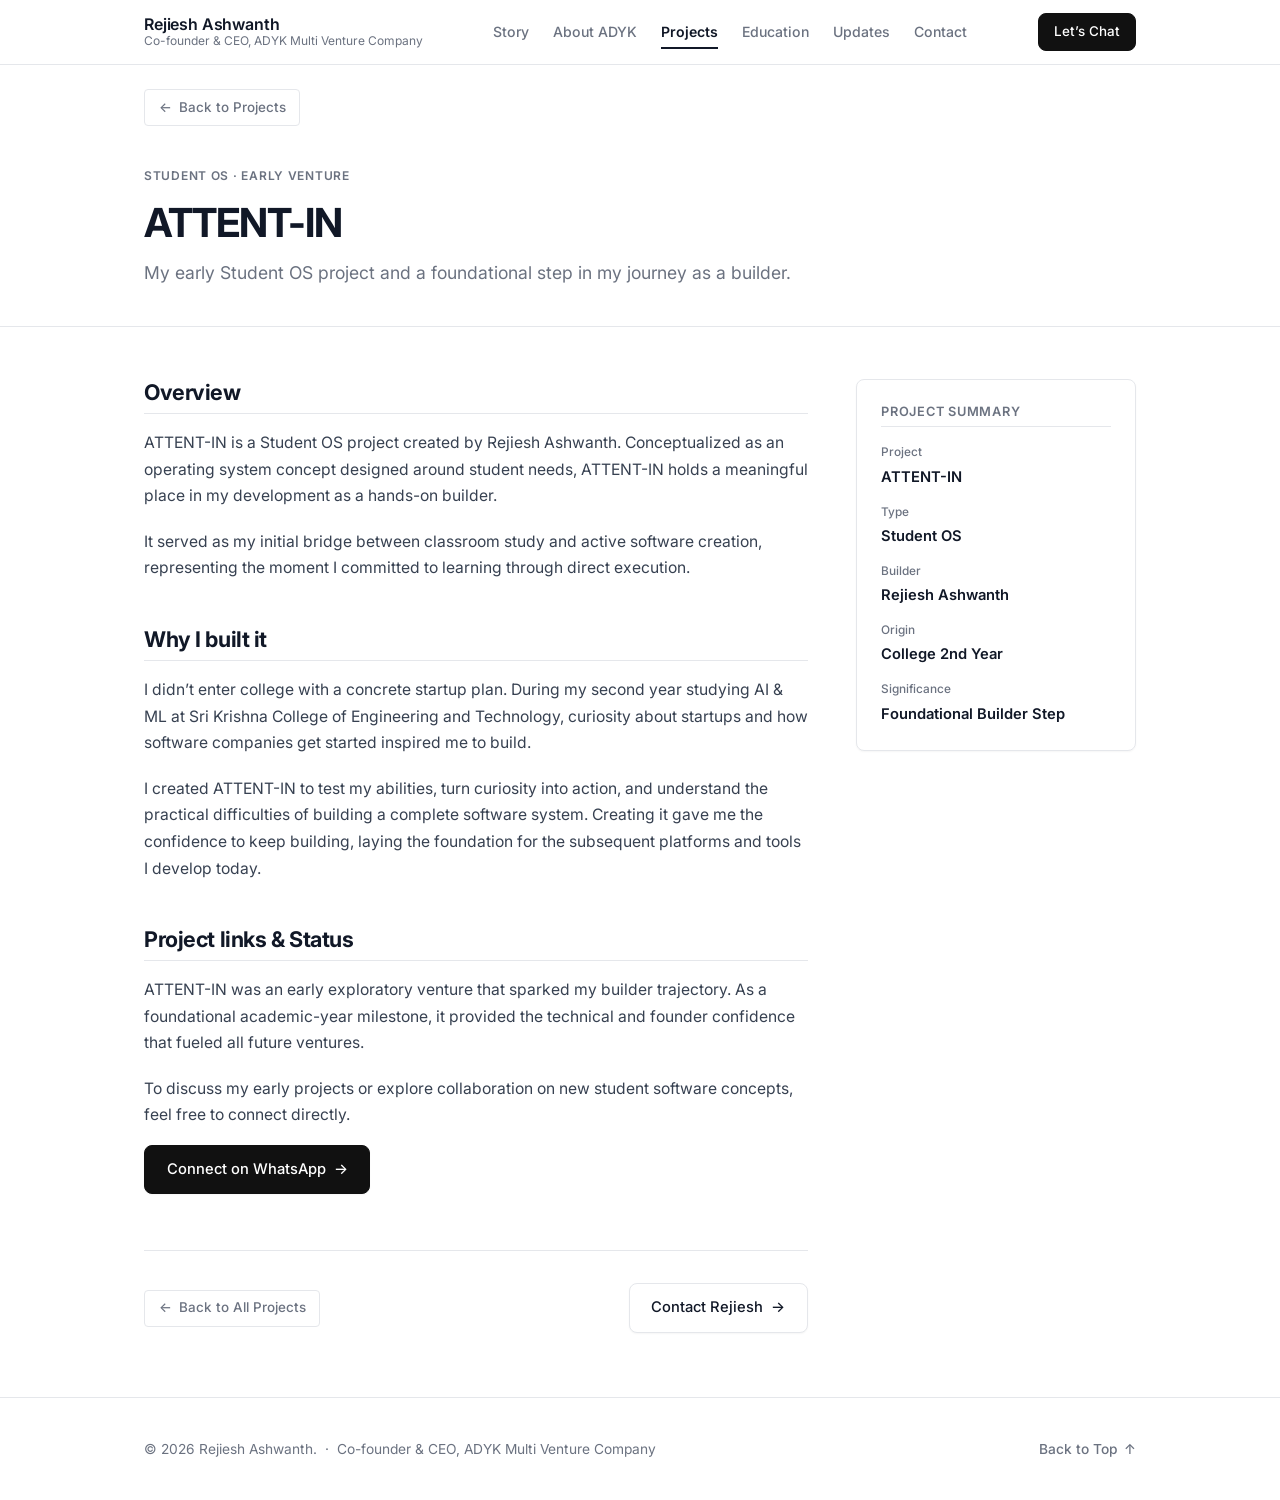
==== project-attent-in.html @ 66b99601 "Update portfolio: set heading to 'Projects Built by Rejiesh Ashwanth', add dedicated overview pages " ====
<!DOCTYPE html>
<html lang="en">
<head>
  <meta charset="UTF-8">
  <meta name="viewport" content="width=device-width, initial-scale=1.0">
  <title>ATTENT-IN — Project Overview | Rejiesh Ashwanth</title>
  
  <!-- SEO Meta Tags -->
  <meta name="description" content="Project overview of ATTENT-IN, a Student OS project created by Rejiesh Ashwanth during his second year of college.">
  <meta name="keywords" content="ATTENT-IN, Student OS, Rejiesh Ashwanth, Early Project, Builder Journey">
  <meta name="author" content="Rejiesh Ashwanth">
  <meta name="theme-color" content="#ffffff">

  <!-- Open Graph -->
  <meta property="og:type" content="website">
  <meta property="og:title" content="ATTENT-IN — Project Overview | Rejiesh Ashwanth">
  <meta property="og:description" content="My early Student OS project and foundational step in my journey as a builder.">
  <meta property="og:image" content="assets/rejiesh-portrait.jpg">

  <!-- Favicon -->
  <link rel="icon" type="image/svg+xml" href="assets/favicon.svg">

  <!-- Google Font: Inter -->
  <link rel="preconnect" href="https://fonts.googleapis.com">
  <link rel="preconnect" href="https://fonts.gstatic.com" crossorigin>
  <link href="https://fonts.googleapis.com/css2?family=Inter:wght@400;500;600;700&display=swap" rel="stylesheet">

  <!-- Main Restrained Monochrome Stylesheet -->
  <link rel="stylesheet" href="css/style.css">
</head>
<body>

  <!-- Sticky Navbar -->
  <header id="site-header" class="site-header">
    <div class="nav-container">
      <a href="index.html" class="nav-brand" aria-label="Rejiesh Ashwanth Home">
        <span class="brand-name">Rejiesh Ashwanth</span>
        <span class="brand-role">Co-founder &amp; CEO, ADYK Multi Venture Company</span>
      </a>

      <nav class="nav-menu" aria-label="Main Navigation">
        <a href="index.html#story" class="nav-link">Story</a>
        <a href="index.html#about-adyk" class="nav-link">About ADYK</a>
        <a href="projects.html" class="nav-link active" aria-current="page">Projects</a>
        <a href="index.html#education" class="nav-link">Education</a>
        <a href="index.html#updates" class="nav-link">Updates</a>
        <a href="index.html#contact" class="nav-link">Contact</a>
      </nav>

      <div class="nav-actions">
        <a href="https://wa.me/918870605699?text=Hi%20Rejiesh%2C%20I%20am%20interested%20in%20learning%20about%20ATTENT-IN%21" 
           target="_blank" 
           rel="noopener noreferrer" 
           class="btn-nav-chat"
           aria-label="Direct message on WhatsApp">
          <span>Let’s Chat</span>
        </a>
        <button id="mobile-menu-btn" class="mobile-menu-btn" aria-label="Toggle navigation menu" aria-expanded="false" aria-controls="mobile-menu">
          <span></span><span></span><span></span>
        </button>
      </div>
    </div>

    <!-- Mobile Dropdown -->
    <div id="mobile-menu" class="mobile-menu" aria-label="Mobile Navigation Menu">
      <a href="index.html#story" class="mobile-nav-link">Story</a>
      <a href="index.html#about-adyk" class="mobile-nav-link">About ADYK</a>
      <a href="projects.html" class="mobile-nav-link active" aria-current="page">Projects</a>
      <a href="index.html#education" class="mobile-nav-link">Education</a>
      <a href="index.html#updates" class="mobile-nav-link">Updates</a>
      <a href="index.html#contact" class="mobile-nav-link">Contact</a>
      <a href="https://wa.me/918870605699?text=Hi%20Rejiesh%2C%20I%20am%20interested%20in%20learning%20about%20ATTENT-IN%21" 
         target="_blank" 
         rel="noopener noreferrer" 
         class="btn-primary mobile-nav-chat">
        Let’s Chat on WhatsApp
      </a>
    </div>
  </header>

  <main>
    <!-- Top Breadcrumb -->
    <div class="projects-back-bar">
      <div class="container">
        <a href="projects.html" class="btn-back-home" aria-label="Return to Projects page">
          <span aria-hidden="true">←</span>
          <span>Back to Projects</span>
        </a>
      </div>
    </div>

    <!-- Project Hero -->
    <section class="project-detail-hero" aria-label="Project Title">
      <div class="container">
        <div class="project-detail-header reveal-on-scroll">
          <div class="project-detail-tag-row">
            <span class="product-category">Student OS · Early Venture</span>
          </div>
          <h1 class="project-detail-title">ATTENT-IN</h1>
          <p class="project-detail-subtitle">
            My early Student OS project and a foundational step in my journey as a builder.
          </p>
        </div>
      </div>
    </section>

    <!-- Project Details Body -->
    <section class="project-detail-body section-white" aria-label="Project Overview and Details">
      <div class="container">
        <div class="project-detail-layout">

          <!-- Main Narrative Column -->
          <div class="project-detail-main">

            <!-- Section 1: Overview -->
            <article class="project-detail-section reveal-on-scroll">
              <h2 class="project-detail-heading">Overview</h2>
              <div class="project-detail-prose">
                <p>
                  ATTENT-IN is a Student OS project created by Rejiesh Ashwanth. Conceptualized as an operating system concept designed around student needs, ATTENT-IN holds a meaningful place in my development as a hands-on builder.
                </p>
                <p>
                  It served as my initial bridge between classroom study and active software creation, representing the moment I committed to learning through direct execution.
                </p>
              </div>
            </article>

            <!-- Section 2: Why I built it -->
            <article class="project-detail-section reveal-on-scroll">
              <h2 class="project-detail-heading">Why I built it</h2>
              <div class="project-detail-prose">
                <p>
                  I didn’t enter college with a concrete startup plan. During my second year studying AI &amp; ML at Sri Krishna College of Engineering and Technology, curiosity about startups and how software companies get started inspired me to build.
                </p>
                <p>
                  I created ATTENT-IN to test my abilities, turn curiosity into action, and understand the practical difficulties of building a complete software system. Creating it gave me the confidence to keep building, laying the foundation for the subsequent platforms and tools I develop today.
                </p>
              </div>
            </article>

            <!-- Section 3: Project links & Status -->
            <article class="project-detail-section reveal-on-scroll">
              <h2 class="project-detail-heading">Project links &amp; Status</h2>
              <div class="project-detail-prose">
                <p>
                  ATTENT-IN was an early exploratory venture that sparked my builder trajectory. As a foundational academic-year milestone, it provided the technical and founder confidence that fueled all future ventures.
                </p>
                <p>
                  To discuss my early projects or explore collaboration on new student software concepts, feel free to connect directly.
                </p>
              </div>
              <div class="product-links-group" style="margin-top: 1rem;">
                <a href="https://wa.me/918870605699?text=Hi%20Rejiesh%2C%20I%20would%20like%20to%20connect%20regarding%20ATTENT-IN" 
                   target="_blank" 
                   rel="noopener noreferrer" 
                   class="btn-primary"
                   aria-label="Connect on WhatsApp regarding ATTENT-IN">
                  <span>Connect on WhatsApp</span>
                  <span aria-hidden="true">→</span>
                </a>
              </div>
            </article>

            <!-- Return Footer -->
            <div class="project-nav-footer">
              <a href="projects.html" class="btn-back-home">
                <span aria-hidden="true">←</span>
                <span>Back to All Projects</span>
              </a>
              <a href="index.html#contact" class="btn-secondary">
                <span>Contact Rejiesh</span>
                <span aria-hidden="true">→</span>
              </a>
            </div>

          </div>

          <!-- Sidebar Quick Facts -->
          <aside class="project-detail-sidebar reveal-on-scroll" aria-label="Project Summary">
            <div class="project-detail-card">
              <h3 class="project-detail-card-title">Project Summary</h3>
              <div class="project-facts-list">
                <div class="project-fact-item">
                  <span class="fact-label">Project</span>
                  <span class="fact-value">ATTENT-IN</span>
                </div>
                <div class="project-fact-item">
                  <span class="fact-label">Type</span>
                  <span class="fact-value">Student OS</span>
                </div>
                <div class="project-fact-item">
                  <span class="fact-label">Builder</span>
                  <span class="fact-value">Rejiesh Ashwanth</span>
                </div>
                <div class="project-fact-item">
                  <span class="fact-label">Origin</span>
                  <span class="fact-value">College 2nd Year</span>
                </div>
                <div class="project-fact-item">
                  <span class="fact-label">Significance</span>
                  <span class="fact-value">Foundational Builder Step</span>
                </div>
              </div>
            </div>
          </aside>

        </div>
      </div>
    </section>
  </main>

  <!-- Sticky Footer -->
  <footer class="site-footer">
    <div class="container footer-content">
      <div class="footer-left">
        <span>© <span id="current-year">2026</span> Rejiesh Ashwanth.</span>
        <span aria-hidden="true">·</span>
        <span>Co-founder &amp; CEO, ADYK Multi Venture Company</span>
      </div>
      <div class="footer-right">
        <a href="#site-header" class="back-to-top-btn" aria-label="Scroll back to top">
          <span>Back to Top</span>
          <span aria-hidden="true">↑</span>
        </a>
      </div>
    </div>
  </footer>

  <script src="js/main.js"></script>
</body>
</html>
---- css/style.css ----
/* ==========================================================================
   REJIESH ASHWANTH — PERSONAL FOUNDER WEBSITE
   Clean, restrained monochrome design system
   Black headings, dark gray body, light gray accents & borders
   Pure white base with alternating soft light gray sections
   ========================================================================== */

/* --------------------------------------------------------------------------
   1. DESIGN TOKENS (MONOCHROME PALETTE & TYPOGRAPHY)
   -------------------------------------------------------------------------- */
:root {
  /* Backgrounds */
  --bg-page: #ffffff;
  --bg-subtle: #f9fafb;        /* Soft gray for alternating sections */
  --bg-card: #ffffff;
  --bg-card-hover: #fafafa;
  --bg-muted: #f3f4f6;         /* Secondary tag & node backgrounds */
  --bg-tag: #f3f4f6;

  /* Borders & Dividers */
  --border-light: #e5e7eb;     /* Standard light gray border */
  --border-medium: #d1d5db;    /* Interactive hover border */
  --border-dark: #111827;      /* High contrast black border */

  /* Text Colors */
  --text-heading: #111827;     /* Black/near-black for headings & titles */
  --text-body: #374151;        /* Dark gray for readable body text */
  --text-muted: #6b7280;       /* Medium gray for subtitles & metadata */
  --text-light: #9ca3af;       /* Soft gray for subtle captions */

  /* Buttons */
  --btn-primary-bg: #111111;
  --btn-primary-text: #ffffff;
  --btn-primary-hover: #27272a;

  --btn-secondary-bg: #ffffff;
  --btn-secondary-text: #111827;
  --btn-secondary-border: #e5e7eb;
  --btn-secondary-hover: #f4f4f5;

  /* Typography */
  --font-family: 'Inter', system-ui, -apple-system, BlinkMacSystemFont, 'Segoe UI', Roboto, sans-serif;

  /* Sizing & Radius */
  --container-max: 1040px;
  --container-narrow: 760px;
  --nav-height: 64px;
  --radius-sm: 4px;
  --radius-md: 8px;
  --radius-lg: 12px;
  --radius-full: 9999px;

  /* Restrained Shadows */
  --shadow-sm: 0 1px 2px rgba(0, 0, 0, 0.04);
  --shadow-md: 0 2px 6px rgba(0, 0, 0, 0.05);
  --shadow-hover: 0 4px 12px rgba(0, 0, 0, 0.06);

  /* Transitions */
  --transition-fast: 0.15s ease;
  --transition-normal: 0.22s ease;
}

/* --------------------------------------------------------------------------
   2. RESET & BASE
   -------------------------------------------------------------------------- */
*, *::before, *::after {
  box-sizing: border-box;
  margin: 0;
  padding: 0;
}

html {
  font-family: var(--font-family);
  background-color: var(--bg-page);
  color: var(--text-body);
  scroll-behavior: smooth;
  scroll-padding-top: calc(var(--nav-height) + 20px);
  -webkit-font-smoothing: antialiased;
  -moz-osx-font-smoothing: grayscale;
  line-height: 1.6;
}

body {
  position: relative;
  min-height: 100vh;
  background-color: var(--bg-page);
  color: var(--text-body);
  overflow-x: hidden;
  font-size: 1rem;
}

body.menu-locked {
  overflow: hidden;
}

img {
  max-width: 100%;
  height: auto;
  display: block;
}

a {
  color: inherit;
  text-decoration: none;
  transition: color var(--transition-fast), border-color var(--transition-fast), background-color var(--transition-fast);
}

button {
  font-family: inherit;
  cursor: pointer;
  border: none;
  background: none;
  transition: all var(--transition-fast);
}

/* Headings */
h1, h2, h3, h4, h5, h6 {
  color: var(--text-heading);
  font-weight: 600;
  line-height: 1.25;
  letter-spacing: -0.02em;
}

/* --------------------------------------------------------------------------
   3. LAYOUT & CONTAINERS
   -------------------------------------------------------------------------- */
.container {
  width: 100%;
  max-width: var(--container-max);
  margin-left: auto;
  margin-right: auto;
  padding-left: 1.5rem;
  padding-right: 1.5rem;
}

.container-narrow {
  max-width: var(--container-narrow);
}

.section {
  padding-top: 5rem;
  padding-bottom: 5rem;
  position: relative;
}

.section-white {
  background-color: var(--bg-page);
}

.section-subtle {
  background-color: var(--bg-subtle);
  border-top: 1px solid var(--border-light);
  border-bottom: 1px solid var(--border-light);
}

/* Section Header */
.section-header {
  margin-bottom: 2.75rem;
}

.section-kicker {
  display: inline-block;
  font-size: 0.78rem;
  font-weight: 600;
  text-transform: uppercase;
  letter-spacing: 0.08em;
  color: var(--text-muted);
  margin-bottom: 0.5rem;
}

.section-title {
  font-size: 1.85rem;
  font-weight: 700;
  color: var(--text-heading);
  margin-bottom: 0.6rem;
}

.section-subtitle {
  font-size: 1.05rem;
  color: var(--text-muted);
  max-width: 640px;
  line-height: 1.55;
}

/* --------------------------------------------------------------------------
   4. BUTTONS & INTERACTION
   -------------------------------------------------------------------------- */
.btn-primary {
  display: inline-flex;
  align-items: center;
  justify-content: center;
  gap: 0.5rem;
  background-color: var(--btn-primary-bg);
  color: var(--btn-primary-text);
  padding: 0.75rem 1.35rem;
  font-size: 0.92rem;
  font-weight: 500;
  border-radius: var(--radius-md);
  border: 1px solid var(--btn-primary-bg);
  box-shadow: var(--shadow-sm);
  transition: background-color var(--transition-fast), transform var(--transition-fast);
}

.btn-primary:hover {
  background-color: var(--btn-primary-hover);
  color: var(--btn-primary-text);
}

.btn-primary:active {
  transform: translateY(1px);
}

.btn-secondary {
  display: inline-flex;
  align-items: center;
  justify-content: center;
  gap: 0.5rem;
  background-color: var(--btn-secondary-bg);
  color: var(--btn-secondary-text);
  padding: 0.75rem 1.35rem;
  font-size: 0.92rem;
  font-weight: 500;
  border-radius: var(--radius-md);
  border: 1px solid var(--btn-secondary-border);
  box-shadow: var(--shadow-sm);
  transition: background-color var(--transition-fast), border-color var(--transition-fast), transform var(--transition-fast);
}

.btn-secondary:hover {
  background-color: var(--btn-secondary-hover);
  border-color: var(--border-medium);
  color: var(--text-heading);
}

.btn-secondary:active {
  transform: translateY(1px);
}

/* --------------------------------------------------------------------------
   5. NAVBAR
   -------------------------------------------------------------------------- */
.site-header {
  position: sticky;
  top: 0;
  left: 0;
  width: 100%;
  z-index: 1000;
  background-color: #ffffff;
  border-bottom: 1px solid var(--border-light);
  transition: box-shadow var(--transition-fast), background-color var(--transition-fast);
}

.site-header.nav-scrolled {
  box-shadow: 0 1px 4px rgba(0, 0, 0, 0.05);
}

.nav-container {
  display: flex;
  align-items: center;
  justify-content: space-between;
  height: var(--nav-height);
  max-width: var(--container-max);
  margin-left: auto;
  margin-right: auto;
  padding-left: 1.5rem;
  padding-right: 1.5rem;
}

/* Wordmark without badge */
.nav-brand {
  display: flex;
  flex-direction: column;
  justify-content: center;
}

.brand-name {
  font-size: 1rem;
  font-weight: 600;
  color: var(--text-heading);
  letter-spacing: -0.01em;
  line-height: 1.2;
}

.brand-role {
  font-size: 0.75rem;
  color: var(--text-muted);
  font-weight: 400;
  line-height: 1.2;
}

/* Desktop Menu Links */
.nav-menu {
  display: flex;
  align-items: center;
  gap: 1.5rem;
}

.nav-link {
  font-size: 0.88rem;
  font-weight: 500;
  color: var(--text-muted);
  padding: 0.35rem 0;
  position: relative;
  transition: color var(--transition-fast);
}

.nav-link:hover {
  color: var(--text-heading);
}

.nav-link.active {
  color: var(--text-heading);
  font-weight: 600;
}

.nav-link.active::after {
  content: '';
  position: absolute;
  bottom: 0;
  left: 0;
  width: 100%;
  height: 2px;
  background-color: var(--text-heading);
}

/* Navbar Action */
.nav-actions {
  display: flex;
  align-items: center;
  gap: 0.75rem;
}

.btn-nav-chat {
  display: inline-flex;
  align-items: center;
  gap: 0.4rem;
  background-color: var(--btn-primary-bg);
  color: var(--btn-primary-text);
  padding: 0.45rem 0.95rem;
  font-size: 0.84rem;
  font-weight: 500;
  border-radius: var(--radius-md);
  border: 1px solid var(--btn-primary-bg);
  transition: background-color var(--transition-fast);
}

.btn-nav-chat:hover {
  background-color: var(--btn-primary-hover);
  color: var(--btn-primary-text);
}

/* Mobile Menu Toggle Button */
.mobile-menu-btn {
  display: none;
  flex-direction: column;
  justify-content: center;
  align-items: center;
  width: 36px;
  height: 36px;
  padding: 6px;
  border-radius: var(--radius-sm);
  border: 1px solid var(--border-light);
  background-color: var(--bg-page);
  gap: 4px;
}

.mobile-menu-btn span {
  display: block;
  width: 18px;
  height: 2px;
  background-color: var(--text-heading);
  transition: transform var(--transition-fast), opacity var(--transition-fast);
}

.mobile-menu-btn.is-active span:nth-child(1) {
  transform: translateY(6px) rotate(45deg);
}

.mobile-menu-btn.is-active span:nth-child(2) {
  opacity: 0;
}

.mobile-menu-btn.is-active span:nth-child(3) {
  transform: translateY(-6px) rotate(-45deg);
}

/* Mobile Dropdown Menu */
.mobile-menu {
  display: none;
  position: absolute;
  top: 100%;
  left: 0;
  width: 100%;
  background-color: #ffffff;
  border-bottom: 1px solid var(--border-light);
  padding: 1rem 1.5rem 1.5rem;
  box-shadow: 0 4px 12px rgba(0, 0, 0, 0.08);
  flex-direction: column;
  gap: 0.25rem;
}

.mobile-menu.is-open {
  display: flex;
}

.mobile-nav-link {
  display: block;
  font-size: 0.95rem;
  font-weight: 500;
  color: var(--text-body);
  padding: 0.65rem 0;
  border-bottom: 1px solid var(--bg-muted);
}

.mobile-nav-link:hover {
  color: var(--text-heading);
}

.mobile-nav-chat {
  margin-top: 0.75rem;
  width: 100%;
  text-align: center;
}

/* --------------------------------------------------------------------------
   6. HERO SECTION
   -------------------------------------------------------------------------- */
.hero-section {
  padding-top: 4.5rem;
  padding-bottom: 4.5rem;
  background-color: var(--bg-page);
}

.hero-grid {
  display: grid;
  grid-template-columns: 1.15fr 0.85fr;
  align-items: center;
  gap: 3.5rem;
}

.hero-content {
  display: flex;
  flex-direction: column;
  align-items: flex-start;
}

.hero-role-tag {
  display: inline-flex;
  align-items: center;
  padding: 0.35rem 0.75rem;
  background-color: var(--bg-subtle);
  border: 1px solid var(--border-light);
  border-radius: var(--radius-sm);
  font-size: 0.82rem;
  font-weight: 500;
  color: var(--text-muted);
  margin-bottom: 1.25rem;
}

.hero-name-label {
  display: block;
  font-size: 1.1rem;
  font-weight: 600;
  color: var(--text-muted);
  margin-bottom: 0.4rem;
  letter-spacing: -0.01em;
}

.hero-headline {
  font-size: 2.5rem;
  font-weight: 700;
  color: var(--text-heading);
  letter-spacing: -0.03em;
  line-height: 1.18;
  margin-bottom: 1.25rem;
}

.hero-intro {
  font-size: 1.05rem;
  color: var(--text-body);
  line-height: 1.6;
  margin-bottom: 1.75rem;
  max-width: 520px;
}

.hero-cta-group {
  display: flex;
  flex-wrap: wrap;
  align-items: center;
  gap: 0.85rem;
  margin-bottom: 2rem;
}

.hero-photo-wrapper {
  position: relative;
}

.hero-photo-frame {
  width: 100%;
  max-width: 420px;
  margin-left: auto;
  border-radius: var(--radius-md);
  border: 1px solid var(--border-light);
  background-color: var(--bg-subtle);
  overflow: hidden;
  box-shadow: var(--shadow-sm);
}

.hero-photo-img {
  width: 100%;
  height: 440px;
  object-fit: cover;
  object-position: center top;
  display: block;
}

.hero-photo-caption {
  padding: 0.75rem 1rem;
  background-color: #ffffff;
  border-top: 1px solid var(--border-light);
  font-size: 0.82rem;
  color: var(--text-muted);
  display: flex;
  justify-content: space-between;
  align-items: center;
}

/* --------------------------------------------------------------------------
   7. FOUNDER STORY SECTION
   -------------------------------------------------------------------------- */
.story-grid {
  display: grid;
  grid-template-columns: 0.85fr 1.15fr;
  gap: 3.5rem;
  align-items: start;
}

.story-photo-wrapper {
  position: sticky;
  top: calc(var(--nav-height) + 30px);
}

.story-photo-card {
  border-radius: var(--radius-md);
  border: 1px solid var(--border-light);
  background-color: #ffffff;
  overflow: hidden;
  box-shadow: var(--shadow-sm);
}

.story-photo-img {
  width: 100%;
  height: 380px;
  object-fit: cover;
  object-position: center;
  display: block;
}

.story-photo-caption {
  padding: 0.85rem 1rem;
  background-color: #ffffff;
  border-top: 1px solid var(--border-light);
}

.caption-title {
  font-size: 0.88rem;
  font-weight: 600;
  color: var(--text-heading);
}

.caption-role {
  font-size: 0.8rem;
  color: var(--text-muted);
}

.story-narrative {
  display: flex;
  flex-direction: column;
  gap: 1.25rem;
}

.story-paragraph {
  font-size: 1.02rem;
  color: var(--text-body);
  line-height: 1.7;
}

.story-quote-block {
  margin-top: 0.75rem;
  padding: 1.25rem 1.5rem;
  border-left: 3px solid var(--text-heading);
  background-color: #ffffff;
  border-radius: 0 var(--radius-md) var(--radius-md) 0;
  border-top: 1px solid var(--border-light);
  border-right: 1px solid var(--border-light);
  border-bottom: 1px solid var(--border-light);
  font-size: 0.98rem;
  font-style: italic;
  color: var(--text-heading);
}

/* --------------------------------------------------------------------------
   8. ABOUT ADYK MULTI VENTURE COMPANY
   -------------------------------------------------------------------------- */
.about-adyk-container {
  display: flex;
  flex-direction: column;
  gap: 2rem;
}

.about-top-grid {
  display: grid;
  grid-template-columns: 1.15fr 0.85fr;
  gap: 2rem;
  align-items: stretch;
}

.about-photo-wrapper {
  display: flex;
}

.about-photo-card {
  width: 100%;
  display: flex;
  flex-direction: column;
  border-radius: var(--radius-md);
  border: 1px solid var(--border-light);
  background-color: #ffffff;
  overflow: hidden;
  box-shadow: var(--shadow-sm);
}

.about-photo-img {
  width: 100%;
  height: 100%;
  min-height: 280px;
  object-fit: cover;
  object-position: center 25%;
  display: block;
}

.about-photo-caption {
  padding: 0.75rem 1rem;
  background-color: #ffffff;
  border-top: 1px solid var(--border-light);
}

.about-banner-card {
  padding: 2rem;
  border-radius: var(--radius-md);
  border: 1px solid var(--border-light);
  background-color: var(--bg-subtle);
  display: flex;
  flex-direction: column;
  justify-content: space-between;
}

.about-company-tag {
  display: inline-block;
  font-size: 0.78rem;
  font-weight: 600;
  text-transform: uppercase;
  letter-spacing: 0.08em;
  color: var(--text-muted);
  margin-bottom: 0.75rem;
}

.about-company-headline {
  font-size: 1.45rem;
  font-weight: 600;
  color: var(--text-heading);
  margin-bottom: 1rem;
}

.about-mission-quote {
  font-size: 1.15rem;
  line-height: 1.6;
  color: var(--text-heading);
  font-weight: 500;
  margin-bottom: 1.25rem;
  padding-left: 1rem;
  border-left: 3px solid var(--border-dark);
}

.about-personal-distinction {
  font-size: 0.92rem;
  color: var(--text-muted);
  margin-bottom: 1.5rem;
  line-height: 1.6;
}

.about-official-link-wrap {
  display: flex;
  flex-wrap: wrap;
  align-items: center;
  gap: 1rem;
  padding-top: 1.25rem;
  border-top: 1px solid var(--border-light);
}

.btn-official-website {
  display: inline-flex;
  align-items: center;
  gap: 0.5rem;
  background-color: var(--btn-primary-bg);
  color: var(--btn-primary-text);
  padding: 0.7rem 1.25rem;
  font-size: 0.9rem;
  font-weight: 500;
  border-radius: var(--radius-md);
  transition: background-color var(--transition-fast);
}

.btn-official-website:hover {
  background-color: var(--btn-primary-hover);
  color: var(--btn-primary-text);
}

.about-url-text {
  font-size: 0.84rem;
  color: var(--text-muted);
  font-family: monospace;
}

/* Three Pillars Grid */
.about-pillars-grid {
  display: grid;
  grid-template-columns: repeat(3, 1fr);
  gap: 1.25rem;
}

.about-pillar-card {
  padding: 1.5rem;
  background-color: #ffffff;
  border: 1px solid var(--border-light);
  border-radius: var(--radius-md);
  box-shadow: var(--shadow-sm);
}

.pillar-label {
  font-size: 0.76rem;
  font-weight: 600;
  text-transform: uppercase;
  letter-spacing: 0.08em;
  color: var(--text-muted);
  margin-bottom: 0.4rem;
}

.pillar-title {
  font-size: 1.15rem;
  font-weight: 600;
  color: var(--text-heading);
  margin-bottom: 0.5rem;
}

.pillar-desc {
  font-size: 0.92rem;
  color: var(--text-body);
  line-height: 1.55;
}

.about-founding-note {
  padding: 1rem 1.25rem;
  background-color: var(--bg-subtle);
  border: 1px solid var(--border-light);
  border-radius: var(--radius-md);
  font-size: 0.9rem;
  color: var(--text-muted);
}

.about-founding-note strong {
  color: var(--text-heading);
}

/* --------------------------------------------------------------------------
   9. PRODUCTS SECTION
   -------------------------------------------------------------------------- */
.products-grid {
  display: grid;
  grid-template-columns: repeat(3, 1fr);
  gap: 1.5rem;
}

.product-card {
  display: flex;
  flex-direction: column;
  justify-content: space-between;
  padding: 1.75rem;
  background-color: #ffffff;
  border: 1px solid var(--border-light);
  border-radius: var(--radius-md);
  box-shadow: var(--shadow-sm);
  transition: border-color var(--transition-fast), box-shadow var(--transition-fast);
}

.product-card:hover {
  border-color: var(--border-medium);
  box-shadow: var(--shadow-hover);
}

.product-card-top {
  margin-bottom: 1.5rem;
}

.product-category-row {
  display: flex;
  align-items: center;
  justify-content: space-between;
  margin-bottom: 0.85rem;
}

.product-category {
  font-size: 0.75rem;
  font-weight: 600;
  text-transform: uppercase;
  letter-spacing: 0.06em;
  color: var(--text-muted);
}

.product-status-tag {
  font-size: 0.74rem;
  padding: 0.2rem 0.55rem;
  background-color: var(--bg-muted);
  border: 1px solid var(--border-light);
  border-radius: var(--radius-sm);
  color: var(--text-heading);
  font-weight: 500;
}

.product-status-tag.status-live {
  background-color: var(--text-heading);
  color: #ffffff;
  border-color: var(--text-heading);
  font-weight: 600;
  letter-spacing: 0.02em;
}

.product-name {
  font-size: 1.35rem;
  font-weight: 700;
  color: var(--text-heading);
  margin-bottom: 0.75rem;
}

.product-description {
  font-size: 0.94rem;
  color: var(--text-body);
  line-height: 1.6;
}

.product-footer {
  padding-top: 1.25rem;
  border-top: 1px solid var(--border-light);
}

.product-notice-label {
  font-size: 0.82rem;
  color: var(--text-muted);
  font-weight: 500;
  display: inline-flex;
  align-items: center;
  gap: 0.35rem;
}

.product-links-group {
  display: flex;
  flex-wrap: wrap;
  align-items: center;
  gap: 0.65rem;
}

.btn-product-live {
  display: inline-flex;
  align-items: center;
  gap: 0.35rem;
  padding: 0.48rem 0.9rem;
  font-size: 0.82rem;
  font-weight: 500;
  background-color: var(--btn-primary-bg);
  color: var(--btn-primary-text);
  border-radius: var(--radius-sm);
  border: 1px solid var(--btn-primary-bg);
  box-shadow: var(--shadow-sm);
  transition: background-color var(--transition-fast), transform var(--transition-fast);
}

.btn-product-live:hover {
  background-color: var(--btn-primary-hover);
  color: var(--btn-primary-text);
}

.btn-product-live:active {
  transform: translateY(1px);
}

.btn-product-github {
  display: inline-flex;
  align-items: center;
  gap: 0.35rem;
  padding: 0.48rem 0.9rem;
  font-size: 0.82rem;
  font-weight: 500;
  background-color: #ffffff;
  color: var(--text-heading);
  border-radius: var(--radius-sm);
  border: 1px solid var(--border-medium);
  box-shadow: var(--shadow-sm);
  transition: background-color var(--transition-fast), border-color var(--transition-fast), transform var(--transition-fast);
}

.btn-product-github:hover {
  background-color: var(--bg-muted);
  border-color: var(--text-heading);
  color: var(--text-heading);
}

.btn-product-github:active {
  transform: translateY(1px);
}

.btn-product-overview {
  display: inline-flex;
  align-items: center;
  gap: 0.35rem;
  padding: 0.48rem 0.9rem;
  font-size: 0.82rem;
  font-weight: 600;
  background-color: var(--btn-primary-bg);
  color: var(--btn-primary-text);
  border-radius: var(--radius-sm);
  border: 1px solid var(--btn-primary-bg);
  box-shadow: var(--shadow-sm);
  transition: background-color var(--transition-fast), transform var(--transition-fast);
}

.btn-product-overview:hover {
  background-color: var(--btn-primary-hover);
  color: var(--btn-primary-text);
  transform: translateY(-1px);
}

.btn-product-overview:active {
  transform: translateY(1px);
}

/* --------------------------------------------------------------------------
   9C. DEDICATED PROJECT OVERVIEW PAGES
   -------------------------------------------------------------------------- */
.project-detail-hero {
  padding-top: 2rem;
  padding-bottom: 2.5rem;
  border-bottom: 1px solid var(--border-light);
  background-color: var(--bg-page);
}

.project-detail-header {
  max-width: 820px;
}

.project-detail-tag-row {
  display: flex;
  align-items: center;
  gap: 0.65rem;
  margin-bottom: 0.85rem;
  flex-wrap: wrap;
}

.project-detail-title {
  font-size: clamp(1.85rem, 5vw, 2.5rem);
  font-weight: 700;
  color: var(--text-heading);
  letter-spacing: -0.025em;
  margin-bottom: 0.75rem;
  line-height: 1.2;
}

.project-detail-subtitle {
  font-size: clamp(0.96rem, 2.8vw, 1.1rem);
  color: var(--text-muted);
  line-height: 1.55;
  max-width: 720px;
}

.project-detail-body {
  padding-top: 3.25rem;
  padding-bottom: 4rem;
}

.project-detail-layout {
  display: grid;
  grid-template-columns: 1fr 280px;
  gap: 3rem;
  align-items: start;
}

.project-detail-main {
  max-width: 720px;
}

.project-detail-section {
  margin-bottom: 2.75rem;
}

.project-detail-section:last-child {
  margin-bottom: 0;
}

.project-detail-heading {
  font-size: 1.35rem;
  font-weight: 700;
  color: var(--text-heading);
  margin-bottom: 1rem;
  padding-bottom: 0.45rem;
  border-bottom: 1px solid var(--border-light);
}

.project-detail-prose p {
  font-size: 0.98rem;
  color: var(--text-body);
  line-height: 1.7;
  margin-bottom: 1.15rem;
}

.project-detail-prose p:last-child {
  margin-bottom: 0;
}

.project-detail-quote {
  padding: 1.15rem 1.35rem;
  background-color: var(--bg-subtle);
  border-left: 3px solid var(--text-heading);
  border-radius: 0 var(--radius-sm) var(--radius-sm) 0;
  font-size: 1.02rem;
  font-weight: 500;
  color: var(--text-heading);
  line-height: 1.6;
  margin: 1.5rem 0;
}

.project-detail-sidebar {
  display: flex;
  flex-direction: column;
  gap: 1.5rem;
}

.project-detail-card {
  background-color: #ffffff;
  border: 1px solid var(--border-light);
  border-radius: var(--radius-md);
  padding: 1.5rem;
  box-shadow: var(--shadow-sm);
}

.project-detail-card-title {
  font-size: 0.8rem;
  font-weight: 600;
  text-transform: uppercase;
  letter-spacing: 0.06em;
  color: var(--text-muted);
  margin-bottom: 1rem;
  padding-bottom: 0.4rem;
  border-bottom: 1px solid var(--border-light);
}

.project-facts-list {
  display: flex;
  flex-direction: column;
  gap: 0.85rem;
}

.project-fact-item {
  display: flex;
  flex-direction: column;
  gap: 0.2rem;
}

.fact-label {
  font-size: 0.74rem;
  font-weight: 500;
  color: var(--text-muted);
}

.fact-value {
  font-size: 0.92rem;
  font-weight: 600;
  color: var(--text-heading);
}

.project-detail-links {
  display: flex;
  flex-direction: column;
  gap: 0.65rem;
}

.project-detail-links .btn-product-live,
.project-detail-links .btn-product-github {
  width: 100%;
  justify-content: center;
  box-sizing: border-box;
}

.project-nav-footer {
  margin-top: 3.5rem;
  padding-top: 2rem;
  border-top: 1px solid var(--border-light);
  display: flex;
  align-items: center;
  justify-content: space-between;
  flex-wrap: wrap;
  gap: 1rem;
}

/* --------------------------------------------------------------------------
   9B. PROJECTS PREVIEW & DEDICATED PROJECTS PAGE STYLES
   -------------------------------------------------------------------------- */
.projects-preview-card {
  background-color: #ffffff;
  border: 1px solid var(--border-light);
  border-radius: var(--radius-md);
  padding: 3.25rem 2.5rem;
  box-shadow: var(--shadow-sm);
  text-align: center;
  transition: border-color var(--transition-fast), box-shadow var(--transition-fast);
}

.projects-preview-card:hover {
  border-color: var(--border-medium);
  box-shadow: var(--shadow-hover);
}

.projects-preview-card .section-header {
  margin-bottom: 2rem;
}

.projects-preview-action {
  display: flex;
  justify-content: center;
  align-items: center;
}

.btn-explore-projects {
  display: inline-flex;
  align-items: center;
  justify-content: center;
  gap: 0.65rem;
  padding: 0.85rem 1.75rem;
  font-size: 0.95rem;
  font-weight: 600;
  background-color: var(--btn-primary-bg);
  color: var(--btn-primary-text);
  border-radius: var(--radius-sm);
  border: 1px solid var(--btn-primary-bg);
  box-shadow: var(--shadow-sm);
  transition: background-color var(--transition-fast), transform var(--transition-fast);
}

.btn-explore-projects:hover {
  background-color: var(--btn-primary-hover);
  color: var(--btn-primary-text);
  transform: translateY(-1px);
}

.btn-explore-projects:active {
  transform: translateY(1px);
}

/* Dedicated Projects Page */
.projects-back-bar {
  padding-top: 1.5rem;
  padding-bottom: 0.5rem;
}

.btn-back-home {
  display: inline-flex;
  align-items: center;
  gap: 0.45rem;
  font-size: 0.84rem;
  font-weight: 500;
  color: var(--text-muted);
  padding: 0.42rem 0.85rem;
  border-radius: var(--radius-sm);
  border: 1px solid var(--border-light);
  background-color: #ffffff;
  transition: all var(--transition-fast);
}

.btn-back-home:hover {
  color: var(--text-heading);
  border-color: var(--border-medium);
  background-color: var(--bg-muted);
}

.projects-page-hero {
  padding-top: 1.5rem;
  padding-bottom: 2.5rem;
}

.projects-group-section {
  margin-bottom: 4rem;
}

.projects-group-section:last-of-type {
  margin-bottom: 2.5rem;
}

.projects-group-header {
  margin-bottom: 1.75rem;
  border-bottom: 1px solid var(--border-light);
  padding-bottom: 1rem;
}

.projects-group-kicker {
  font-size: 0.76rem;
  font-weight: 600;
  text-transform: uppercase;
  letter-spacing: 0.08em;
  color: var(--text-muted);
  display: block;
  margin-bottom: 0.35rem;
}

.projects-group-title {
  font-size: 1.5rem;
  font-weight: 700;
  color: var(--text-heading);
  margin-bottom: 0.4rem;
}

.projects-group-desc {
  font-size: 0.94rem;
  color: var(--text-body);
  max-width: 680px;
  line-height: 1.6;
}

.products-grid-2col {
  display: grid;
  grid-template-columns: repeat(2, 1fr);
  gap: 1.5rem;
}

.projects-cta-box {
  background-color: var(--bg-subtle);
  border: 1px solid var(--border-light);
  border-radius: var(--radius-md);
  padding: 2.5rem 2rem;
  text-align: center;
  margin-top: 3.5rem;
}

.projects-cta-box h3 {
  font-size: 1.25rem;
  font-weight: 600;
  margin-bottom: 0.6rem;
  color: var(--text-heading);
}

.projects-cta-box p {
  font-size: 0.92rem;
  color: var(--text-muted);
  max-width: 580px;
  margin: 0 auto 1.5rem;
  line-height: 1.55;
}

.projects-cta-buttons {
  display: flex;
  justify-content: center;
  gap: 0.85rem;
  flex-wrap: wrap;
}

/* --------------------------------------------------------------------------
   10. EDUCATION SECTION
   -------------------------------------------------------------------------- */
.education-list {
  display: flex;
  flex-direction: column;
  gap: 1.25rem;
}

.edu-item {
  display: flex;
  align-items: flex-start;
  gap: 1.5rem;
  padding: 1.5rem;
  background-color: #ffffff;
  border: 1px solid var(--border-light);
  border-radius: var(--radius-md);
  box-shadow: var(--shadow-sm);
  transition: border-color var(--transition-fast);
}

.edu-item:hover {
  border-color: var(--border-medium);
}

.edu-bullet {
  width: 10px;
  height: 10px;
  border-radius: 50%;
  background-color: var(--text-heading);
  margin-top: 0.45rem;
  flex-shrink: 0;
}

.edu-details {
  flex-grow: 1;
}

.edu-stage-tag {
  display: inline-block;
  font-size: 0.75rem;
  font-weight: 600;
  text-transform: uppercase;
  letter-spacing: 0.06em;
  color: var(--text-muted);
  margin-bottom: 0.3rem;
}

.edu-title {
  font-size: 1.15rem;
  font-weight: 600;
  color: var(--text-heading);
  margin-bottom: 0.25rem;
}

.edu-school {
  font-size: 0.95rem;
  color: var(--text-body);
}

.edu-period {
  font-size: 0.85rem;
  color: var(--text-muted);
  margin-top: 0.35rem;
}

/* --------------------------------------------------------------------------
   11. FAMILY SECTION
   -------------------------------------------------------------------------- */
.family-grid {
  display: grid;
  grid-template-columns: repeat(2, 1fr);
  gap: 1.5rem;
}

.family-card {
  padding: 1.5rem;
  background-color: #ffffff;
  border: 1px solid var(--border-light);
  border-radius: var(--radius-md);
  box-shadow: var(--shadow-sm);
}

.family-relation {
  font-size: 0.76rem;
  font-weight: 600;
  text-transform: uppercase;
  letter-spacing: 0.08em;
  color: var(--text-muted);
  margin-bottom: 0.4rem;
}

.family-name {
  font-size: 1.2rem;
  font-weight: 600;
  color: var(--text-heading);
  margin-bottom: 0.35rem;
}

.family-occupation {
  font-size: 0.92rem;
  color: var(--text-body);
}

/* --------------------------------------------------------------------------
   12. MANUAL UPDATES ("NOTES FROM THE BUILD")
   -------------------------------------------------------------------------- */
.updates-timeline {
  display: flex;
  flex-direction: column;
  gap: 1.5rem;
  position: relative;
}

.update-card {
  display: grid;
  grid-template-columns: 24px 1fr;
  gap: 1.25rem;
  position: relative;
}

.update-card-rail {
  display: flex;
  flex-direction: column;
  align-items: center;
}

.update-node {
  width: 10px;
  height: 10px;
  border-radius: 50%;
  background-color: var(--text-heading);
  margin-top: 0.5rem;
  flex-shrink: 0;
}

.update-line {
  width: 2px;
  flex-grow: 1;
  background-color: var(--border-light);
  margin-top: 0.5rem;
}

.update-card:last-child .update-line {
  display: none;
}

.update-card-content {
  padding: 1.5rem;
  background-color: #ffffff;
  border: 1px solid var(--border-light);
  border-radius: var(--radius-md);
  box-shadow: var(--shadow-sm);
}

.update-meta {
  display: flex;
  align-items: center;
  gap: 0.75rem;
  margin-bottom: 0.6rem;
}

.update-badge {
  font-size: 0.74rem;
  font-weight: 600;
  padding: 0.2rem 0.55rem;
  background-color: var(--bg-muted);
  border: 1px solid var(--border-light);
  border-radius: var(--radius-sm);
  color: var(--text-heading);
}

.update-date {
  font-size: 0.84rem;
  color: var(--text-muted);
}

.update-title {
  font-size: 1.15rem;
  font-weight: 600;
  color: var(--text-heading);
  margin-bottom: 0.5rem;
}

.update-body {
  font-size: 0.94rem;
  color: var(--text-body);
  line-height: 1.6;
  margin-bottom: 0.75rem;
}

.update-takeaway {
  font-size: 0.86rem;
  color: var(--text-muted);
  display: flex;
  align-items: flex-start;
  gap: 0.4rem;
}

/* --------------------------------------------------------------------------
   13. WHATSAPP CONVERSATION PROMPTS
   -------------------------------------------------------------------------- */
.whatsapp-notice-box {
  display: flex;
  align-items: flex-start;
  gap: 0.75rem;
  padding: 1rem 1.25rem;
  background-color: #ffffff;
  border: 1px solid var(--border-light);
  border-radius: var(--radius-md);
  font-size: 0.88rem;
  color: var(--text-muted);
  margin-bottom: 2rem;
  line-height: 1.5;
}

.whatsapp-notice-box strong {
  color: var(--text-heading);
}

.whatsapp-cards-grid {
  display: grid;
  grid-template-columns: repeat(2, 1fr);
  gap: 1.25rem;
}

.whatsapp-card {
  display: flex;
  flex-direction: column;
  justify-content: space-between;
  padding: 1.5rem;
  background-color: #ffffff;
  border: 1px solid var(--border-light);
  border-radius: var(--radius-md);
  box-shadow: var(--shadow-sm);
  text-decoration: none;
  color: inherit;
  cursor: pointer;
  transition: border-color var(--transition-fast), transform var(--transition-fast), box-shadow var(--transition-fast);
}

.whatsapp-card:hover {
  border-color: var(--border-medium);
  box-shadow: var(--shadow-hover);
  transform: translateY(-2px);
}

.whatsapp-card:focus-visible {
  outline: 2px solid var(--border-dark);
  outline-offset: 2px;
}

.wa-card-header {
  display: flex;
  align-items: center;
  justify-content: space-between;
  margin-bottom: 0.75rem;
}

.wa-topic-label {
  font-size: 0.74rem;
  font-weight: 600;
  text-transform: uppercase;
  letter-spacing: 0.06em;
  color: var(--text-muted);
}

.wa-open-action {
  font-size: 0.78rem;
  font-weight: 500;
  color: var(--text-muted);
  display: inline-flex;
  align-items: center;
  gap: 0.25rem;
}

.whatsapp-card:hover .wa-open-action {
  color: var(--text-heading);
}

.wa-card-message {
  font-size: 1.05rem;
  font-weight: 600;
  color: var(--text-heading);
  line-height: 1.45;
  margin-bottom: 1.25rem;
}

.wa-card-recipient {
  font-size: 0.8rem;
  color: var(--text-muted);
  padding-top: 0.75rem;
  border-top: 1px solid var(--border-light);
  display: flex;
  align-items: center;
  gap: 0.35rem;
}

/* --------------------------------------------------------------------------
   14. CONTACT & SOCIAL LINKS
   -------------------------------------------------------------------------- */
.contact-container {
  display: grid;
  grid-template-columns: 1fr 1fr;
  gap: 2.5rem;
  align-items: start;
}

.contact-info-col {
  display: flex;
  flex-direction: column;
  gap: 1.5rem;
}

.contact-headline {
  font-size: 1.75rem;
  font-weight: 700;
  color: var(--text-heading);
  margin-bottom: 0.5rem;
}

.contact-subtext {
  font-size: 1rem;
  color: var(--text-muted);
  line-height: 1.6;
}

.contact-channels-list {
  display: flex;
  flex-direction: column;
  gap: 0.85rem;
}

.channel-card {
  display: flex;
  align-items: center;
  justify-content: space-between;
  padding: 1.15rem 1.25rem;
  background-color: var(--bg-subtle);
  border: 1px solid var(--border-light);
  border-radius: var(--radius-md);
  transition: border-color var(--transition-fast), background-color var(--transition-fast);
}

.channel-card:hover {
  border-color: var(--border-medium);
  background-color: #ffffff;
}

.channel-left {
  display: flex;
  flex-direction: column;
  gap: 0.2rem;
  min-width: 0;
}

.channel-label {
  font-size: 0.75rem;
  font-weight: 600;
  text-transform: uppercase;
  letter-spacing: 0.06em;
  color: var(--text-muted);
}

.channel-value {
  font-size: 0.96rem;
  font-weight: 500;
  color: var(--text-heading);
  word-break: break-all;
  overflow-wrap: anywhere;
}

.channel-card-email {
  display: flex;
  align-items: center;
  justify-content: space-between;
  gap: 0.75rem;
}

.channel-email-actions {
  display: flex;
  align-items: center;
  gap: 0.4rem;
  flex-shrink: 0;
}

.email-value {
  text-decoration: underline;
  text-underline-offset: 3px;
  word-break: break-all;
  overflow-wrap: anywhere;
}

.btn-copy-email {
  padding: 0.4rem 0.8rem;
  font-size: 0.8rem;
  font-weight: 500;
  color: var(--text-heading);
  background-color: #ffffff;
  border: 1px solid var(--border-light);
  border-radius: var(--radius-sm);
  flex-shrink: 0;
}

.btn-copy-email:hover {
  background-color: var(--bg-muted);
  border-color: var(--border-medium);
}

.copy-feedback-toast {
  display: none;
  font-size: 0.75rem;
  font-weight: 600;
  color: var(--text-heading);
  margin-left: 0.25rem;
}

.copy-feedback-toast.show-feedback {
  display: inline-block;
}

/* Social links grid */
.social-links-grid {
  display: flex;
  flex-direction: column;
  gap: 0.85rem;
}

.social-link-card {
  display: flex;
  align-items: center;
  justify-content: space-between;
  padding: 1.15rem 1.25rem;
  background-color: var(--bg-subtle);
  border: 1px solid var(--border-light);
  border-radius: var(--radius-md);
  transition: border-color var(--transition-fast), background-color var(--transition-fast);
}

.social-link-card:hover {
  border-color: var(--border-medium);
  background-color: #ffffff;
}

.social-network-title {
  font-size: 0.75rem;
  font-weight: 600;
  text-transform: uppercase;
  letter-spacing: 0.06em;
  color: var(--text-muted);
  margin-bottom: 0.2rem;
}

.social-handle {
  font-size: 0.95rem;
  font-weight: 500;
  color: var(--text-heading);
  word-break: break-all;
}

.arrow-icon {
  font-size: 1rem;
  color: var(--text-muted);
  margin-left: 0.5rem;
  flex-shrink: 0;
}

/* --------------------------------------------------------------------------
   15. FLOATING WHATSAPP BUTTON (COMPACT, UNOBTRUSIVE)
   -------------------------------------------------------------------------- */
.floating-whatsapp-btn {
  position: fixed;
  bottom: 1.5rem;
  right: 1.5rem;
  z-index: 900;
  display: flex;
  align-items: center;
  justify-content: center;
  width: 44px;
  height: 44px;
  background-color: var(--btn-primary-bg);
  color: #ffffff;
  border-radius: var(--radius-full);
  border: 1px solid var(--border-medium);
  box-shadow: 0 4px 12px rgba(0, 0, 0, 0.12);
  transition: background-color var(--transition-fast), transform var(--transition-fast);
}

.floating-whatsapp-btn:hover {
  background-color: var(--btn-primary-hover);
  transform: translateY(-2px);
}

/* --------------------------------------------------------------------------
   16. FOOTER
   -------------------------------------------------------------------------- */
.site-footer {
  padding-top: 2.5rem;
  padding-bottom: 2.5rem;
  background-color: #ffffff;
  border-top: 1px solid var(--border-light);
  font-size: 0.86rem;
  color: var(--text-muted);
}

.footer-content {
  display: flex;
  align-items: center;
  justify-content: space-between;
  flex-wrap: wrap;
  gap: 1rem;
}

.footer-left {
  display: flex;
  align-items: center;
  gap: 0.5rem;
}

.back-to-top-btn {
  display: inline-flex;
  align-items: center;
  gap: 0.35rem;
  color: var(--text-muted);
  font-weight: 500;
}

.back-to-top-btn:hover {
  color: var(--text-heading);
}

/* --------------------------------------------------------------------------
   17. SCROLL REVEAL ANIMATIONS (RESPECTS REDUCED-MOTION)
   -------------------------------------------------------------------------- */
.reveal-on-scroll {
  opacity: 0;
  transform: translateY(14px);
  transition: opacity 0.4s ease, transform 0.4s ease;
  will-change: opacity, transform;
}

.reveal-on-scroll.is-visible {
  opacity: 1;
  transform: translateY(0);
}

@media (prefers-reduced-motion: reduce) {
  *, *::before, *::after {
    animation-duration: 0.01ms !important;
    animation-iteration-count: 1 !important;
    transition-duration: 0.01ms !important;
    scroll-behavior: auto !important;
  }

  .reveal-on-scroll {
    opacity: 1 !important;
    transform: none !important;
    transition: none !important;
  }
}

/* --------------------------------------------------------------------------
   18. RESPONSIVE DESIGN (TABLET & MOBILE)
   Compact, balanced, and polished across 320px, 360px, 375px, 390px, 430px+
   -------------------------------------------------------------------------- */

/* Tablet & Medium Screens (<= 900px) */
@media (max-width: 900px) {
  .hero-grid {
    grid-template-columns: 1fr;
    gap: 2rem;
  }

  .hero-photo-frame {
    max-width: 100%;
    margin-left: 0;
  }

  .hero-photo-img {
    height: 340px;
  }

  .story-grid {
    grid-template-columns: 1fr;
    gap: 1.75rem;
  }

  .story-photo-wrapper {
    position: static;
  }

  .story-photo-img {
    height: 320px;
  }

  .about-top-grid {
    grid-template-columns: 1fr;
    gap: 1.5rem;
  }

  .about-photo-img {
    height: 320px;
    min-height: auto;
  }

  .about-pillars-grid {
    grid-template-columns: 1fr;
    gap: 0.85rem;
  }

  .products-grid,
  .products-grid-2col {
    grid-template-columns: 1fr;
    gap: 1rem;
  }

  .project-detail-layout {
    grid-template-columns: 1fr;
    gap: 2rem;
  }

  .contact-container {
    grid-template-columns: 1fr;
    gap: 1.75rem;
  }
}

/* Small Tablets & Mobile Devices (<= 768px) */
@media (max-width: 768px) {
  /* Navbar */
  :root {
    --nav-height: 56px;
  }

  .site-header {
    height: 56px;
  }

  .nav-container {
    height: 56px;
    padding-left: 1.15rem;
    padding-right: 1.15rem;
  }

  .brand-name {
    font-size: 0.94rem;
    line-height: 1.2;
  }

  .brand-role {
    font-size: 0.7rem;
    line-height: 1.2;
  }

  .nav-menu {
    display: none;
  }

  .nav-actions {
    display: flex;
    align-items: center;
    gap: 0.5rem;
  }

  .btn-nav-chat {
    padding: 0.35rem 0.72rem;
    font-size: 0.78rem;
    border-radius: var(--radius-sm);
    white-space: nowrap;
  }

  .mobile-menu-btn {
    display: flex;
    width: 34px;
    height: 34px;
    padding: 5px;
    border-radius: var(--radius-sm);
  }

  .mobile-menu {
    padding: 0.85rem 1.15rem 1.25rem;
  }

  .mobile-nav-link {
    font-size: 0.88rem;
    padding: 0.55rem 0;
  }

  .mobile-nav-chat {
    margin-top: 0.75rem;
    padding: 0.65rem 1rem;
    font-size: 0.86rem;
  }

  /* Section Spacing & Headers */
  .section {
    padding-top: 2.75rem;
    padding-bottom: 2.75rem;
  }

  .container {
    padding-left: 1.15rem;
    padding-right: 1.15rem;
  }

  .section-header {
    margin-bottom: 1.5rem;
  }

  .section-kicker {
    font-size: 0.72rem;
    margin-bottom: 0.3rem;
  }

  .section-title {
    font-size: clamp(1.35rem, 5vw, 1.55rem);
    margin-bottom: 0.35rem;
  }

  .section-subtitle {
    font-size: clamp(0.86rem, 3.2vw, 0.92rem);
    line-height: 1.5;
  }

  /* Hero Section */
  .hero-section {
    padding-top: 1.85rem;
    padding-bottom: 2.25rem;
  }

  .hero-grid {
    gap: 1.5rem;
  }

  .hero-role-tag {
    font-size: 0.74rem;
    padding: 0.22rem 0.55rem;
    margin-bottom: 0.65rem;
  }

  .hero-name-label {
    font-size: 0.95rem;
    margin-bottom: 0.2rem;
  }

  .hero-headline {
    font-size: clamp(1.55rem, 6.2vw, 1.95rem);
    line-height: 1.2;
    margin-bottom: 0.65rem;
  }

  .hero-intro {
    font-size: clamp(0.86rem, 3.4vw, 0.92rem);
    line-height: 1.52;
    margin-bottom: 1.15rem;
  }

  .hero-cta-group {
    gap: 0.5rem;
    margin-bottom: 1.25rem;
  }

  .btn-primary, .btn-secondary {
    padding: 0.62rem 1.1rem;
    font-size: 0.86rem;
    min-height: 40px;
  }

  .hero-photo-img {
    height: 280px;
    object-position: center 20%;
  }

  .hero-photo-caption {
    padding: 0.5rem 0.75rem;
    font-size: 0.74rem;
  }

  /* Founder Story */
  .story-grid {
    gap: 1.5rem;
  }

  .story-photo-img {
    height: 260px;
    object-position: center 30%;
  }

  .story-photo-caption {
    padding: 0.5rem 0.75rem;
  }

  .caption-title {
    font-size: 0.82rem;
  }

  .caption-role {
    font-size: 0.72rem;
  }

  .story-narrative {
    gap: 0.85rem;
  }

  .story-paragraph {
    font-size: clamp(0.85rem, 3.4vw, 0.9rem);
    line-height: 1.58;
  }

  .story-quote-block {
    padding: 0.85rem 1rem;
    font-size: 0.86rem;
    line-height: 1.5;
    margin-top: 0.4rem;
    border-left-width: 2px;
  }

  /* About ADYK Multi Venture Company */
  .about-adyk-container {
    gap: 1.15rem;
  }

  .about-top-grid {
    grid-template-columns: 1fr;
    gap: 1.15rem;
  }

  .about-photo-img {
    height: 260px;
    min-height: auto;
    object-position: center 25%;
  }

  .about-photo-caption {
    padding: 0.5rem 0.75rem;
  }

  .about-banner-card {
    padding: 1.25rem;
  }

  .about-company-tag {
    font-size: 0.7rem;
    margin-bottom: 0.35rem;
  }

  .about-mission-quote {
    font-size: clamp(0.94rem, 3.8vw, 1.05rem);
    line-height: 1.52;
    margin-bottom: 0.75rem;
    padding-left: 0.7rem;
    border-left-width: 2px;
  }

  .about-personal-distinction {
    font-size: 0.82rem;
    line-height: 1.5;
    margin-bottom: 0.85rem;
  }

  .about-official-link-wrap {
    padding-top: 0.75rem;
    gap: 0.5rem;
    flex-direction: column;
    align-items: stretch;
  }

  .btn-official-website {
    padding: 0.62rem 1rem;
    font-size: 0.84rem;
    width: 100%;
    justify-content: center;
  }

  .about-url-text {
    font-size: 0.76rem;
    text-align: center;
  }

  .about-pillars-grid {
    gap: 0.75rem;
  }

  .about-pillar-card {
    padding: 1rem 1.15rem;
  }

  .pillar-label {
    font-size: 0.68rem;
    margin-bottom: 0.2rem;
  }

  .pillar-title {
    font-size: 1rem;
    margin-bottom: 0.3rem;
  }

  .pillar-desc {
    font-size: 0.85rem;
    line-height: 1.5;
  }

  .about-founding-note {
    padding: 0.75rem 0.95rem;
    font-size: 0.82rem;
    line-height: 1.5;
  }

  /* Product Cards: Shorter, Balanced, Easy to Read */
  .products-grid {
    gap: 0.85rem;
  }

  .product-card {
    padding: 1.05rem 1.15rem;
    border-radius: var(--radius-md);
  }

  .product-card-top {
    margin-bottom: 0.65rem;
  }

  .product-category-row {
    margin-bottom: 0.35rem;
  }

  .product-category {
    font-size: 0.68rem;
  }

  .product-status-tag {
    font-size: 0.68rem;
    padding: 0.15rem 0.45rem;
  }

  .product-name {
    font-size: clamp(1.05rem, 4.2vw, 1.18rem);
    margin-bottom: 0.35rem;
  }

  .product-description {
    font-size: clamp(0.84rem, 3.2vw, 0.88rem);
    line-height: 1.5;
  }

  .product-footer {
    padding-top: 0.65rem;
  }

  .product-notice-label {
    font-size: 0.76rem;
  }

  /* Education & Family */
  .education-list {
    gap: 0.75rem;
  }

  .edu-item {
    padding: 0.95rem 1.1rem;
    gap: 0.85rem;
  }

  .edu-stage-tag {
    font-size: 0.68rem;
    margin-bottom: 0.15rem;
  }

  .edu-title {
    font-size: 0.98rem;
    margin-bottom: 0.15rem;
  }

  .edu-school {
    font-size: 0.85rem;
  }

  .edu-period {
    font-size: 0.76rem;
    margin-top: 0.2rem;
  }

  .family-grid {
    grid-template-columns: 1fr;
    gap: 0.75rem;
  }

  .family-card {
    padding: 0.95rem 1.1rem;
  }

  .family-relation {
    font-size: 0.68rem;
    margin-bottom: 0.15rem;
  }

  .family-name {
    font-size: 1.05rem;
    margin-bottom: 0.2rem;
  }

  .family-occupation {
    font-size: 0.85rem;
  }

  /* Projects Preview & Dedicated Page */
  .projects-preview-card {
    padding: 2rem 1.25rem;
  }

  .btn-explore-projects {
    width: 100%;
    padding: 0.75rem 1rem;
    font-size: 0.88rem;
    justify-content: center;
  }

  .projects-group-section {
    margin-bottom: 2.5rem;
  }

  .projects-group-title {
    font-size: 1.25rem;
  }

  .projects-group-desc {
    font-size: 0.86rem;
  }

  .projects-cta-box {
    padding: 1.75rem 1.15rem;
    margin-top: 2rem;
  }

  .projects-cta-buttons {
    flex-direction: column;
    width: 100%;
  }

  .projects-cta-buttons .btn-primary,
  .projects-cta-buttons .btn-secondary {
    width: 100%;
    justify-content: center;
  }

  /* Updates Timeline - Noticeably Compact on Mobile */
  .updates-timeline {
    gap: 0.7rem;
  }

  .update-card {
    grid-template-columns: 14px 1fr;
    gap: 0.7rem;
  }

  .update-node {
    width: 7px;
    height: 7px;
    margin-top: 0.38rem;
  }

  .update-card-content {
    padding: 0.75rem 0.95rem;
    box-sizing: border-box;
    max-width: 100%;
    overflow-wrap: break-word;
    word-break: break-word;
  }

  .update-meta {
    gap: 0.45rem;
    margin-bottom: 0.22rem;
  }

  .update-badge {
    font-size: 0.66rem;
    padding: 0.1rem 0.38rem;
  }

  .update-date {
    font-size: 0.74rem;
  }

  .update-title {
    font-size: 0.94rem;
    line-height: 1.32;
    margin-bottom: 0.22rem;
  }

  .update-body {
    font-size: 0.83rem;
    line-height: 1.48;
    margin-bottom: 0.35rem;
  }

  .update-takeaway {
    font-size: 0.76rem;
    line-height: 1.38;
  }

  /* WhatsApp Conversation Cards */
  .whatsapp-notice-box {
    padding: 0.75rem 0.95rem;
    font-size: 0.82rem;
    margin-bottom: 1.15rem;
    line-height: 1.45;
  }

  .whatsapp-cards-grid {
    grid-template-columns: 1fr;
    gap: 0.75rem;
  }

  .whatsapp-card {
    padding: 0.95rem 1.1rem;
  }

  .wa-card-header {
    margin-bottom: 0.45rem;
  }

  .wa-topic-label {
    font-size: 0.68rem;
  }

  .wa-open-action {
    font-size: 0.74rem;
  }

  .wa-card-message {
    font-size: 0.94rem;
    line-height: 1.4;
    margin-bottom: 0.65rem;
  }

  .wa-card-recipient {
    padding-top: 0.5rem;
    font-size: 0.74rem;
  }

  /* Contact Channels */
  .contact-container {
    gap: 1.75rem;
  }

  .contact-info-col {
    gap: 0.95rem;
  }

  .contact-headline {
    font-size: clamp(1.22rem, 4.8vw, 1.42rem);
    margin-bottom: 0.3rem;
  }

  .contact-subtext {
    font-size: 0.86rem;
    line-height: 1.5;
  }

  .contact-channels-list, .social-links-grid {
    gap: 0.65rem;
  }

  .channel-card, .social-link-card {
    padding: 0.8rem 0.95rem;
  }

  .channel-label, .social-network-title {
    font-size: 0.68rem;
    margin-bottom: 0.1rem;
  }

  .channel-value, .social-handle {
    font-size: 0.86rem;
  }

  .btn-copy-email {
    padding: 0.32rem 0.65rem;
    font-size: 0.75rem;
    min-height: 32px;
  }

  /* Floating WhatsApp & Footer */
  .floating-whatsapp-btn {
    bottom: 1rem;
    right: 1rem;
    width: 40px;
    height: 40px;
  }

  .site-footer {
    padding-top: 1.75rem;
    padding-bottom: 1.75rem;
    font-size: 0.8rem;
  }

  .footer-content {
    flex-direction: column;
    align-items: flex-start;
    gap: 0.65rem;
  }
}

/* Phones (<= 480px, e.g. 375px, 390px, 430px) */
@media (max-width: 480px) {
  .container {
    padding-left: 1rem;
    padding-right: 1rem;
  }

  .nav-container {
    padding-left: 1rem;
    padding-right: 1rem;
  }

  .section {
    padding-top: 2.25rem;
    padding-bottom: 2.25rem;
  }

  .section-header {
    margin-bottom: 1.25rem;
  }

  .section-title {
    font-size: clamp(1.22rem, 5vw, 1.38rem);
  }

  .section-subtitle {
    font-size: 0.84rem;
    line-height: 1.45;
  }

  .hero-section {
    padding-top: 1.5rem;
    padding-bottom: 1.75rem;
  }

  .hero-grid {
    gap: 1.25rem;
  }

  .hero-headline {
    font-size: clamp(1.4rem, 6.2vw, 1.65rem);
  }

  .hero-intro {
    font-size: 0.86rem;
    margin-bottom: 1rem;
  }

  .hero-cta-group {
    flex-direction: column;
    width: 100%;
    gap: 0.5rem;
    margin-bottom: 1rem;
  }

  .hero-cta-group .btn-primary,
  .hero-cta-group .btn-secondary {
    width: 100%;
    justify-content: center;
    padding: 0.6rem 1rem;
    font-size: 0.85rem;
  }

  .hero-photo-img {
    height: clamp(180px, 48vw, 240px);
  }

  .story-photo-img {
    height: clamp(180px, 48vw, 240px);
  }

  .about-photo-img {
    height: clamp(180px, 48vw, 240px);
  }

  .products-grid {
    gap: 0.75rem;
  }

  .product-card {
    padding: 0.95rem 1rem;
  }

  .product-card-top {
    margin-bottom: 0.55rem;
  }

  .product-name {
    font-size: 1.05rem;
  }

  .product-description {
    font-size: 0.84rem;
  }

  .product-footer {
    padding-top: 0.55rem;
  }

  .product-notice-label {
    font-size: 0.74rem;
  }

  .product-links-group {
    display: flex;
    flex-direction: column;
    width: 100%;
    gap: 0.45rem;
  }

  .btn-product-live, .btn-product-github {
    width: 100%;
    justify-content: center;
    padding: 0.45rem 0.75rem;
    font-size: 0.78rem;
    box-sizing: border-box;
  }

  .channel-card-email {
    flex-direction: column;
    align-items: flex-start;
    gap: 0.65rem;
  }

  .channel-email-actions {
    width: 100%;
    justify-content: flex-start;
  }

  .projects-preview-card {
    padding: 1.5rem 1rem;
  }

  .btn-explore-projects {
    font-size: 0.84rem;
    padding: 0.65rem 0.85rem;
    width: 100%;
  }

  .projects-page-hero {
    padding-top: 1rem;
    padding-bottom: 1.75rem;
  }

  .project-detail-hero {
    padding-top: 1.5rem;
    padding-bottom: 1.75rem;
  }

  .project-detail-body {
    padding-top: 2rem;
    padding-bottom: 2.5rem;
  }

  .project-detail-section {
    margin-bottom: 2rem;
  }

  .project-detail-heading {
    font-size: 1.18rem;
  }

  .project-detail-prose p {
    font-size: 0.9rem;
  }

  .project-nav-footer {
    flex-direction: column;
    align-items: stretch;
  }

  .project-nav-footer .btn-back-home,
  .project-nav-footer .btn-secondary {
    width: 100%;
    justify-content: center;
  }

  .projects-group-section {
    margin-bottom: 2rem;
  }

  .projects-group-title {
    font-size: 1.18rem;
  }

  .projects-group-desc {
    font-size: 0.82rem;
    line-height: 1.48;
  }

  .projects-cta-box {
    padding: 1.35rem 1rem;
    margin-top: 1.75rem;
  }

  .projects-cta-box h3 {
    font-size: 1.05rem;
  }

  .projects-cta-box p {
    font-size: 0.82rem;
    margin-bottom: 1rem;
  }

  /* Updates Timeline - Ultra-Compact on Phones */
  .updates-timeline {
    gap: 0.5rem;
  }

  .update-card {
    grid-template-columns: 10px 1fr;
    gap: 0.5rem;
  }

  .update-node {
    width: 6px;
    height: 6px;
    margin-top: 0.35rem;
  }

  .update-line {
    width: 1.5px;
    margin-top: 0.35rem;
  }

  .update-card-content {
    padding: 0.55rem 0.72rem;
    border-radius: var(--radius-sm);
    box-sizing: border-box;
    max-width: 100%;
    overflow-wrap: break-word;
    word-break: break-word;
  }

  .update-meta {
    gap: 0.35rem;
    margin-bottom: 0.18rem;
  }

  .update-badge {
    font-size: 0.6rem;
    padding: 0.06rem 0.3rem;
  }

  .update-date {
    font-size: 0.68rem;
  }

  .update-title {
    font-size: 0.86rem;
    line-height: 1.25;
    margin-bottom: 0.18rem;
  }

  .update-body {
    font-size: 0.78rem;
    line-height: 1.4;
    margin-bottom: 0.22rem;
  }

  .update-takeaway {
    font-size: 0.7rem;
    line-height: 1.32;
  }

  .about-banner-card {
    padding: 1rem 1.05rem;
  }

  .about-mission-quote {
    font-size: 0.94rem;
  }

  .about-pillar-card,
  .edu-item,
  .family-card,
  .whatsapp-card,
  .channel-card,
  .social-link-card {
    padding: 0.85rem 0.95rem;
  }
}

/* Small Phones (<= 360px, e.g. 320px, 360px) */
@media (max-width: 360px) {
  .container {
    padding-left: 0.85rem;
    padding-right: 0.85rem;
  }

  .nav-container {
    padding-left: 0.85rem;
    padding-right: 0.85rem;
  }

  .brand-name {
    font-size: 0.88rem;
  }

  .brand-role {
    font-size: 0.66rem;
  }

  .btn-nav-chat {
    padding: 0.3rem 0.58rem;
    font-size: 0.74rem;
  }

  .mobile-menu-btn {
    width: 32px;
    height: 32px;
  }

  .section {
    padding-top: 1.85rem;
    padding-bottom: 1.85rem;
  }

  .section-title {
    font-size: 1.18rem;
  }

  .hero-headline {
    font-size: 1.35rem;
  }

  .hero-intro {
    font-size: 0.82rem;
  }

  .product-name {
    font-size: 1rem;
  }

  .product-description {
    font-size: 0.82rem;
  }

  .wa-card-message {
    font-size: 0.88rem;
  }

  .updates-timeline {
    gap: 0.4rem;
  }

  .update-card {
    grid-template-columns: 8px 1fr;
    gap: 0.45rem;
  }

  .update-node {
    width: 5px;
    height: 5px;
  }

  .update-card-content {
    padding: 0.48rem 0.65rem;
  }

  .update-title {
    font-size: 0.84rem;
  }

  .update-body {
    font-size: 0.76rem;
  }

  .floating-whatsapp-btn {
    bottom: 0.85rem;
    right: 0.85rem;
    width: 36px;
    height: 36px;
  }
}
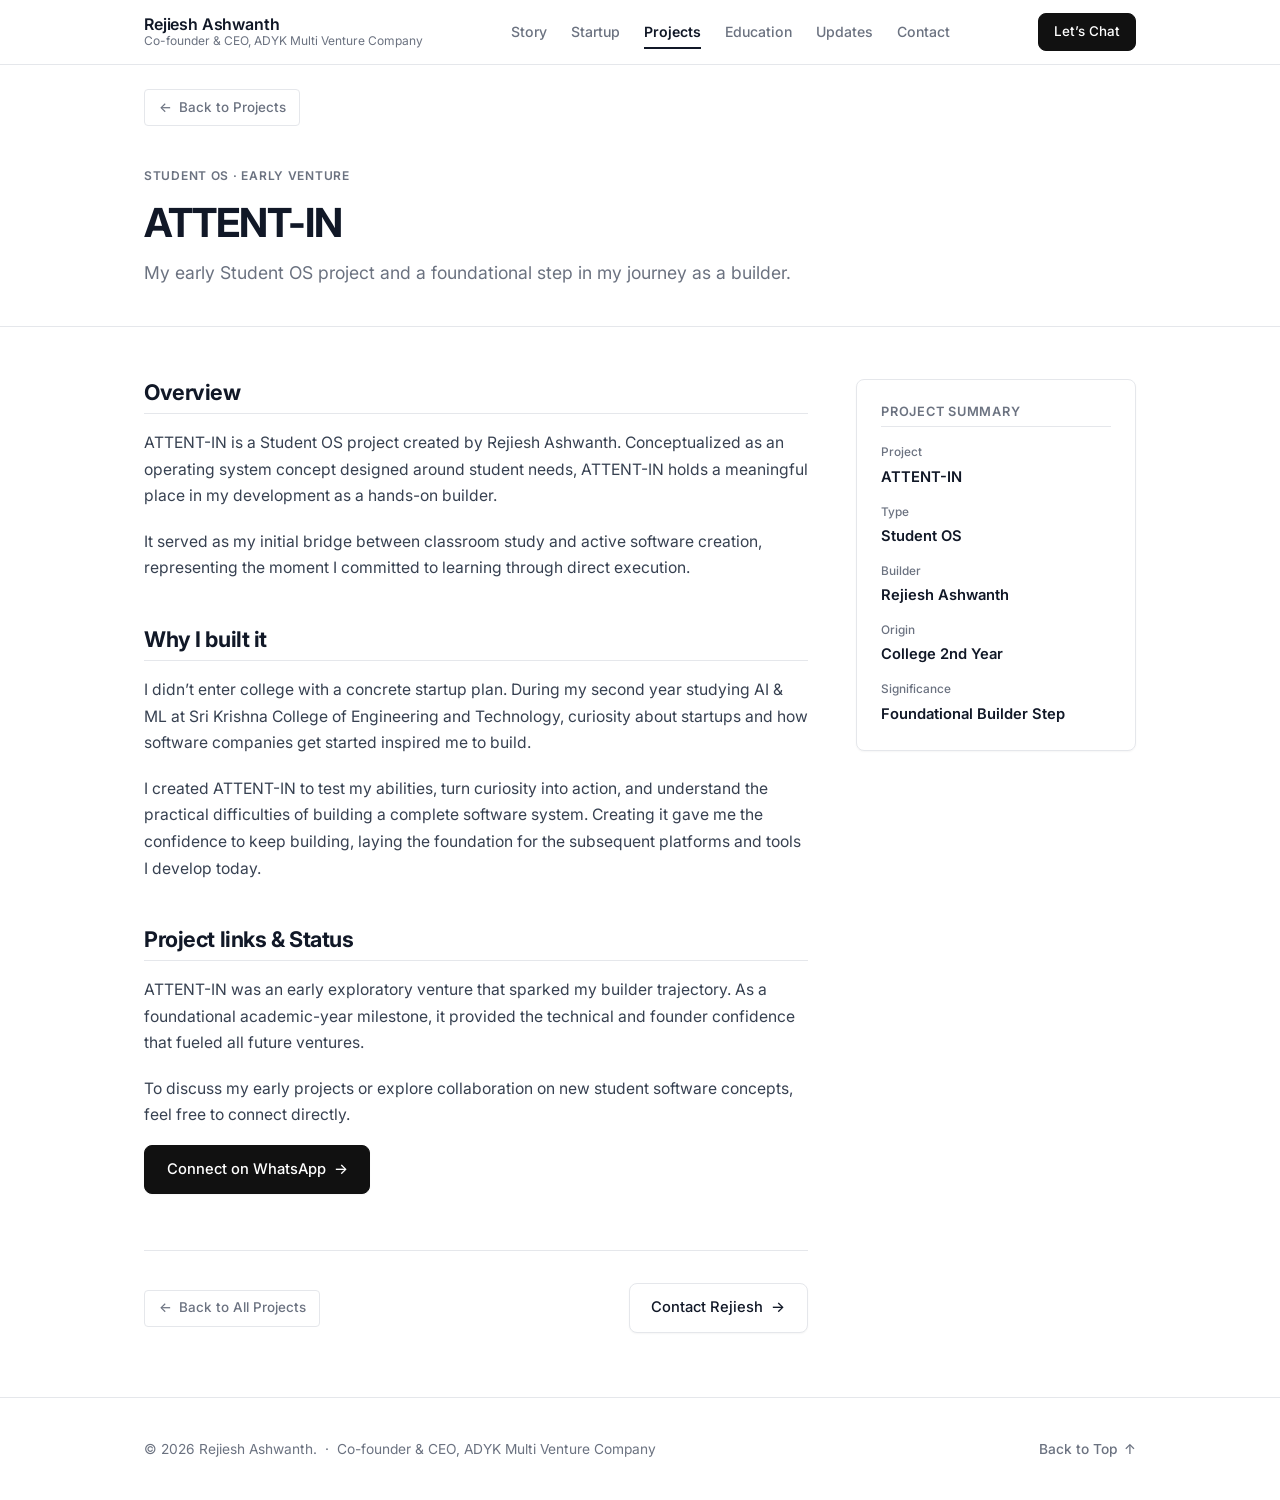
==== commit b04fe679: "Create dedicated Startup page for ADYK Multi Venture Company, add 'Explore Ashwanth’s Startup' butto" ====
--- a/project-attent-in.html
+++ b/project-attent-in.html
@@ -40,7 +40,7 @@
 
       <nav class="nav-menu" aria-label="Main Navigation">
         <a href="index.html#story" class="nav-link">Story</a>
-        <a href="index.html#about-adyk" class="nav-link">About ADYK</a>
+        <a href="startup.html" class="nav-link">Startup</a>
         <a href="projects.html" class="nav-link active" aria-current="page">Projects</a>
         <a href="index.html#education" class="nav-link">Education</a>
         <a href="index.html#updates" class="nav-link">Updates</a>
@@ -64,7 +64,7 @@
     <!-- Mobile Dropdown -->
     <div id="mobile-menu" class="mobile-menu" aria-label="Mobile Navigation Menu">
       <a href="index.html#story" class="mobile-nav-link">Story</a>
-      <a href="index.html#about-adyk" class="mobile-nav-link">About ADYK</a>
+      <a href="startup.html" class="mobile-nav-link">Startup</a>
       <a href="projects.html" class="mobile-nav-link active" aria-current="page">Projects</a>
       <a href="index.html#education" class="mobile-nav-link">Education</a>
       <a href="index.html#updates" class="mobile-nav-link">Updates</a>
@@ -229,3 +229,4 @@
   <script src="js/main.js"></script>
 </body>
 </html>
+
--- a/css/style.css
+++ b/css/style.css
@@ -1110,6 +1110,134 @@
   gap: 1rem;
 }
 
+/* Workflow Sequence / Journey Bar */
+.workflow-box {
+  margin: 1.75rem 0 2rem;
+}
+
+.workflow-label {
+  font-size: 0.72rem;
+  font-weight: 700;
+  text-transform: uppercase;
+  letter-spacing: 0.08em;
+  color: var(--text-muted);
+  margin-bottom: 0.65rem;
+  display: block;
+}
+
+.workflow-sequence {
+  display: flex;
+  align-items: center;
+  flex-wrap: wrap;
+  gap: 0.45rem;
+  padding: 1.15rem 1.35rem;
+  background-color: var(--bg-subtle);
+  border: 1px solid var(--border-light);
+  border-radius: var(--radius-md);
+}
+
+.workflow-step {
+  display: inline-flex;
+  align-items: center;
+  font-size: 0.75rem;
+  font-weight: 700;
+  letter-spacing: 0.04em;
+  text-transform: uppercase;
+  color: var(--text-heading);
+  background-color: #ffffff;
+  border: 1px solid var(--border-medium);
+  padding: 0.35rem 0.7rem;
+  border-radius: var(--radius-sm);
+  box-shadow: var(--shadow-sm);
+}
+
+.workflow-arrow {
+  color: var(--text-muted);
+  font-weight: 700;
+  font-size: 0.82rem;
+  user-select: none;
+}
+
+/* Capabilities Grid */
+.capabilities-grid {
+  display: grid;
+  grid-template-columns: repeat(2, 1fr);
+  gap: 0.65rem;
+  margin-top: 1.25rem;
+}
+
+.capability-item {
+  display: flex;
+  align-items: flex-start;
+  gap: 0.65rem;
+  padding: 0.7rem 0.9rem;
+  background-color: #ffffff;
+  border: 1px solid var(--border-light);
+  border-radius: var(--radius-sm);
+  font-size: 0.88rem;
+  color: var(--text-body);
+  line-height: 1.45;
+  transition: border-color var(--transition-fast);
+}
+
+.capability-item:hover {
+  border-color: var(--border-medium);
+}
+
+.capability-bullet {
+  color: var(--text-heading);
+  font-weight: 700;
+  font-size: 0.95rem;
+  line-height: 1.2;
+  flex-shrink: 0;
+}
+
+/* Core Idea Highlight Card */
+.core-idea-card {
+  padding: 1.4rem 1.6rem;
+  background-color: var(--bg-subtle);
+  border: 1px solid var(--border-medium);
+  border-left: 4px solid var(--text-heading);
+  border-radius: 0 var(--radius-md) var(--radius-md) 0;
+  margin: 1.85rem 0;
+}
+
+.core-idea-label {
+  font-size: 0.72rem;
+  font-weight: 700;
+  text-transform: uppercase;
+  letter-spacing: 0.08em;
+  color: var(--text-muted);
+  margin-bottom: 0.4rem;
+  display: block;
+}
+
+.core-idea-text {
+  font-size: 1.08rem;
+  font-weight: 600;
+  color: var(--text-heading);
+  line-height: 1.55;
+}
+
+/* Decision Badges */
+.decision-badges-wrap {
+  display: flex;
+  flex-wrap: wrap;
+  gap: 0.45rem;
+  margin: 1rem 0 1.25rem;
+}
+
+.decision-badge {
+  font-size: 0.74rem;
+  font-weight: 700;
+  letter-spacing: 0.04em;
+  padding: 0.3rem 0.65rem;
+  border-radius: var(--radius-sm);
+  background-color: #ffffff;
+  border: 1px solid var(--border-medium);
+  color: var(--text-heading);
+}
+
 /* --------------------------------------------------------------------------
    9B. PROJECTS PREVIEW & DEDICATED PROJECTS PAGE STYLES
    -------------------------------------------------------------------------- */
@@ -1271,19 +1399,220 @@
 }
 
 /* --------------------------------------------------------------------------
+   STARTUP PAGE STYLES (ADYK Multi Venture Company)
+   -------------------------------------------------------------------------- */
+.back-bar-flex {
+  display: flex;
+  justify-content: space-between;
+  align-items: center;
+  gap: 1rem;
+  flex-wrap: wrap;
+}
+
+.startup-hero-section {
+  padding-top: 2.5rem;
+  padding-bottom: 2.5rem;
+  background-color: #ffffff;
+  border-bottom: 1px solid var(--border-light);
+  text-align: center;
+}
+
+.startup-mission-quote {
+  font-size: 1.15rem;
+  line-height: 1.6;
+  color: var(--text-heading);
+  font-weight: 500;
+  font-style: italic;
+  max-width: 720px;
+  margin: 1.25rem auto 1.5rem;
+  padding: 1rem 1.25rem;
+  background-color: var(--bg-subtle);
+  border-left: 3px solid var(--text-heading);
+  border-radius: var(--radius-sm);
+  text-align: left;
+}
+
+.startup-official-btn-wrap {
+  display: flex;
+  justify-content: center;
+  margin-top: 1.5rem;
+}
+
+.startup-founding-banner {
+  background-color: #ffffff;
+  border: 1px solid var(--border-light);
+  border-radius: var(--radius-md);
+  padding: 1.4rem 1.6rem;
+  margin-bottom: 2rem;
+  box-shadow: var(--shadow-sm);
+}
+
+.founding-badge {
+  display: inline-block;
+  font-size: 0.72rem;
+  font-weight: 700;
+  text-transform: uppercase;
+  letter-spacing: 0.08em;
+  color: var(--text-muted);
+  margin-bottom: 0.5rem;
+}
+
+.founding-statement-text {
+  font-size: 1.15rem;
+  font-weight: 600;
+  color: var(--text-heading);
+  line-height: 1.5;
+  margin-bottom: 0.5rem;
+}
+
+.founding-role-note {
+  font-size: 0.86rem;
+  color: var(--text-muted);
+}
+
+.startup-grid {
+  display: grid;
+  grid-template-columns: 1.55fr 1fr;
+  gap: 2rem;
+  align-items: start;
+}
+
+.startup-narrative-card {
+  background-color: #ffffff;
+  border: 1px solid var(--border-light);
+  border-radius: var(--radius-md);
+  padding: 2rem;
+  box-shadow: var(--shadow-sm);
+}
+
+.startup-card-title {
+  font-size: 1.35rem;
+  font-weight: 700;
+  color: var(--text-heading);
+  margin-bottom: 1rem;
+}
+
+.startup-story-text p {
+  font-size: 0.96rem;
+  line-height: 1.7;
+  color: var(--text-body);
+  margin-bottom: 1rem;
+}
+
+.startup-story-text p:last-child {
+  margin-bottom: 0;
+}
+
+.startup-pillars-row {
+  display: grid;
+  grid-template-columns: repeat(3, 1fr);
+  gap: 0.85rem;
+  margin-top: 1.75rem;
+  padding-top: 1.5rem;
+  border-top: 1px solid var(--border-light);
+}
+
+.startup-pillar-mini {
+  background-color: var(--bg-subtle);
+  border: 1px solid var(--border-light);
+  border-radius: var(--radius-sm);
+  padding: 0.95rem;
+}
+
+.startup-pillar-mini .pillar-label {
+  font-size: 0.68rem;
+  font-weight: 700;
+  text-transform: uppercase;
+  letter-spacing: 0.08em;
+  color: var(--text-muted);
+  margin-bottom: 0.25rem;
+}
+
+.startup-pillar-mini .pillar-title {
+  font-size: 0.96rem;
+  font-weight: 700;
+  color: var(--text-heading);
+  margin-bottom: 0.3rem;
+}
+
+.startup-pillar-mini .pillar-desc {
+  font-size: 0.8rem;
+  color: var(--text-muted);
+  line-height: 1.45;
+  margin: 0;
+}
+
+.startup-aside-card {
+  display: flex;
+  flex-direction: column;
+  gap: 1.5rem;
+}
+
+.startup-company-card {
+  background-color: #ffffff;
+  border: 1px solid var(--border-light);
+  border-radius: var(--radius-md);
+  padding: 1.4rem;
+  box-shadow: var(--shadow-sm);
+}
+
+.company-card-title {
+  font-size: 0.95rem;
+  font-weight: 700;
+  color: var(--text-heading);
+  text-transform: uppercase;
+  letter-spacing: 0.06em;
+  margin-bottom: 0.85rem;
+  padding-bottom: 0.5rem;
+  border-bottom: 1px solid var(--border-light);
+}
+
+.company-fact-list {
+  display: flex;
+  flex-direction: column;
+  gap: 0.75rem;
+}
+
+.company-fact-item {
+  display: flex;
+  flex-direction: column;
+  gap: 0.15rem;
+}
+
+.company-fact-item .fact-label {
+  font-size: 0.72rem;
+  text-transform: uppercase;
+  letter-spacing: 0.06em;
+  color: var(--text-muted);
+  font-weight: 600;
+}
+
+.company-fact-item .fact-value {
+  font-size: 0.88rem;
+  font-weight: 600;
+  color: var(--text-heading);
+}
+
+.company-fact-item .fact-value a {
+  color: var(--text-heading);
+  text-decoration: underline;
+  text-underline-offset: 2px;
+}
+
+/* --------------------------------------------------------------------------
    10. EDUCATION SECTION
    -------------------------------------------------------------------------- */
 .education-list {
   display: flex;
   flex-direction: column;
+  gap: 1.15rem;
+}
+
+.edu-item {
+  display: flex;
+  align-items: flex-start;
   gap: 1.25rem;
-}
-
-.edu-item {
-  display: flex;
-  align-items: flex-start;
-  gap: 1.5rem;
-  padding: 1.5rem;
+  padding: 1.35rem 1.5rem;
   background-color: #ffffff;
   border: 1px solid var(--border-light);
   border-radius: var(--radius-md);
@@ -1296,11 +1625,11 @@
 }
 
 .edu-bullet {
-  width: 10px;
-  height: 10px;
+  width: 9px;
+  height: 9px;
   border-radius: 50%;
   background-color: var(--text-heading);
-  margin-top: 0.45rem;
+  margin-top: 0.55rem;
   flex-shrink: 0;
 }
 
@@ -1308,14 +1637,33 @@
   flex-grow: 1;
 }
 
+.edu-row-top {
+  display: flex;
+  align-items: center;
+  justify-content: space-between;
+  gap: 0.75rem;
+  margin-bottom: 0.35rem;
+}
+
 .edu-stage-tag {
   display: inline-block;
-  font-size: 0.75rem;
-  font-weight: 600;
+  font-size: 0.74rem;
+  font-weight: 700;
   text-transform: uppercase;
   letter-spacing: 0.06em;
   color: var(--text-muted);
-  margin-bottom: 0.3rem;
+}
+
+.edu-period-tag {
+  display: inline-block;
+  font-size: 0.76rem;
+  font-weight: 600;
+  color: var(--text-heading);
+  background-color: var(--bg-subtle);
+  border: 1px solid var(--border-light);
+  padding: 0.15rem 0.55rem;
+  border-radius: var(--radius-full);
+  white-space: nowrap;
 }
 
 .edu-title {
@@ -1323,17 +1671,12 @@
   font-weight: 600;
   color: var(--text-heading);
   margin-bottom: 0.25rem;
+  line-height: 1.35;
 }
 
 .edu-school {
-  font-size: 0.95rem;
+  font-size: 0.94rem;
   color: var(--text-body);
-}
-
-.edu-period {
-  font-size: 0.85rem;
-  color: var(--text-muted);
-  margin-top: 0.35rem;
 }
 
 /* --------------------------------------------------------------------------
@@ -1346,32 +1689,44 @@
 }
 
 .family-card {
-  padding: 1.5rem;
+  display: flex;
+  flex-direction: column;
+  justify-content: center;
+  padding: 1.5rem 1.65rem;
   background-color: #ffffff;
   border: 1px solid var(--border-light);
   border-radius: var(--radius-md);
   box-shadow: var(--shadow-sm);
+  transition: border-color var(--transition-fast);
+  min-height: 120px;
+}
+
+.family-card:hover {
+  border-color: var(--border-medium);
 }
 
 .family-relation {
-  font-size: 0.76rem;
-  font-weight: 600;
+  font-size: 0.74rem;
+  font-weight: 700;
   text-transform: uppercase;
   letter-spacing: 0.08em;
   color: var(--text-muted);
-  margin-bottom: 0.4rem;
+  margin-bottom: 0.35rem;
 }
 
 .family-name {
-  font-size: 1.2rem;
-  font-weight: 600;
-  color: var(--text-heading);
-  margin-bottom: 0.35rem;
+  font-size: 1.25rem;
+  font-weight: 700;
+  color: var(--text-heading);
+  margin-bottom: 0.25rem;
+  line-height: 1.3;
 }
 
 .family-occupation {
   font-size: 0.92rem;
   color: var(--text-body);
+  margin-top: 0.2rem;
+  line-height: 1.45;
 }
 
 /* --------------------------------------------------------------------------
@@ -2247,6 +2602,16 @@
     font-size: 0.85rem;
   }
 
+  .edu-row-top {
+    flex-wrap: wrap;
+    gap: 0.4rem;
+  }
+
+  .edu-period-tag {
+    font-size: 0.72rem;
+    padding: 0.1rem 0.45rem;
+  }
+
   .edu-period {
     font-size: 0.76rem;
     margin-top: 0.2rem;
@@ -2297,6 +2662,50 @@
 
   .projects-group-desc {
     font-size: 0.86rem;
+  }
+
+  /* Startup Page Responsive */
+  .startup-grid {
+    grid-template-columns: 1fr;
+    gap: 1.5rem;
+  }
+
+  .startup-narrative-card {
+    padding: 1.35rem 1.15rem;
+  }
+
+  .startup-card-title {
+    font-size: 1.18rem;
+    margin-bottom: 0.75rem;
+  }
+
+  .startup-pillars-row {
+    grid-template-columns: 1fr;
+    gap: 0.65rem;
+  }
+
+  .startup-founding-banner {
+    padding: 1.15rem 1.15rem;
+  }
+
+  .founding-statement-text {
+    font-size: 1rem;
+  }
+
+  .startup-mission-quote {
+    font-size: 0.98rem;
+    padding: 0.85rem 1rem;
+  }
+
+  .back-bar-flex {
+    flex-direction: column;
+    align-items: stretch;
+    gap: 0.5rem;
+  }
+
+  .back-bar-flex .btn-back-home {
+    width: 100%;
+    justify-content: center;
   }
 
   .projects-cta-box {
@@ -2629,6 +3038,39 @@
 
   .project-detail-section {
     margin-bottom: 2rem;
+  }
+
+  .capabilities-grid {
+    grid-template-columns: 1fr;
+    gap: 0.55rem;
+  }
+
+  .workflow-sequence {
+    padding: 0.85rem 1rem;
+    gap: 0.35rem;
+  }
+
+  .workflow-step {
+    font-size: 0.68rem;
+    padding: 0.28rem 0.55rem;
+  }
+
+  .workflow-arrow {
+    font-size: 0.72rem;
+  }
+
+  .capability-item {
+    font-size: 0.82rem;
+    padding: 0.6rem 0.75rem;
+  }
+
+  .core-idea-card {
+    padding: 1.15rem 1.25rem;
+    margin: 1.5rem 0;
+  }
+
+  .core-idea-text {
+    font-size: 0.98rem;
   }
 
   .project-detail-heading {
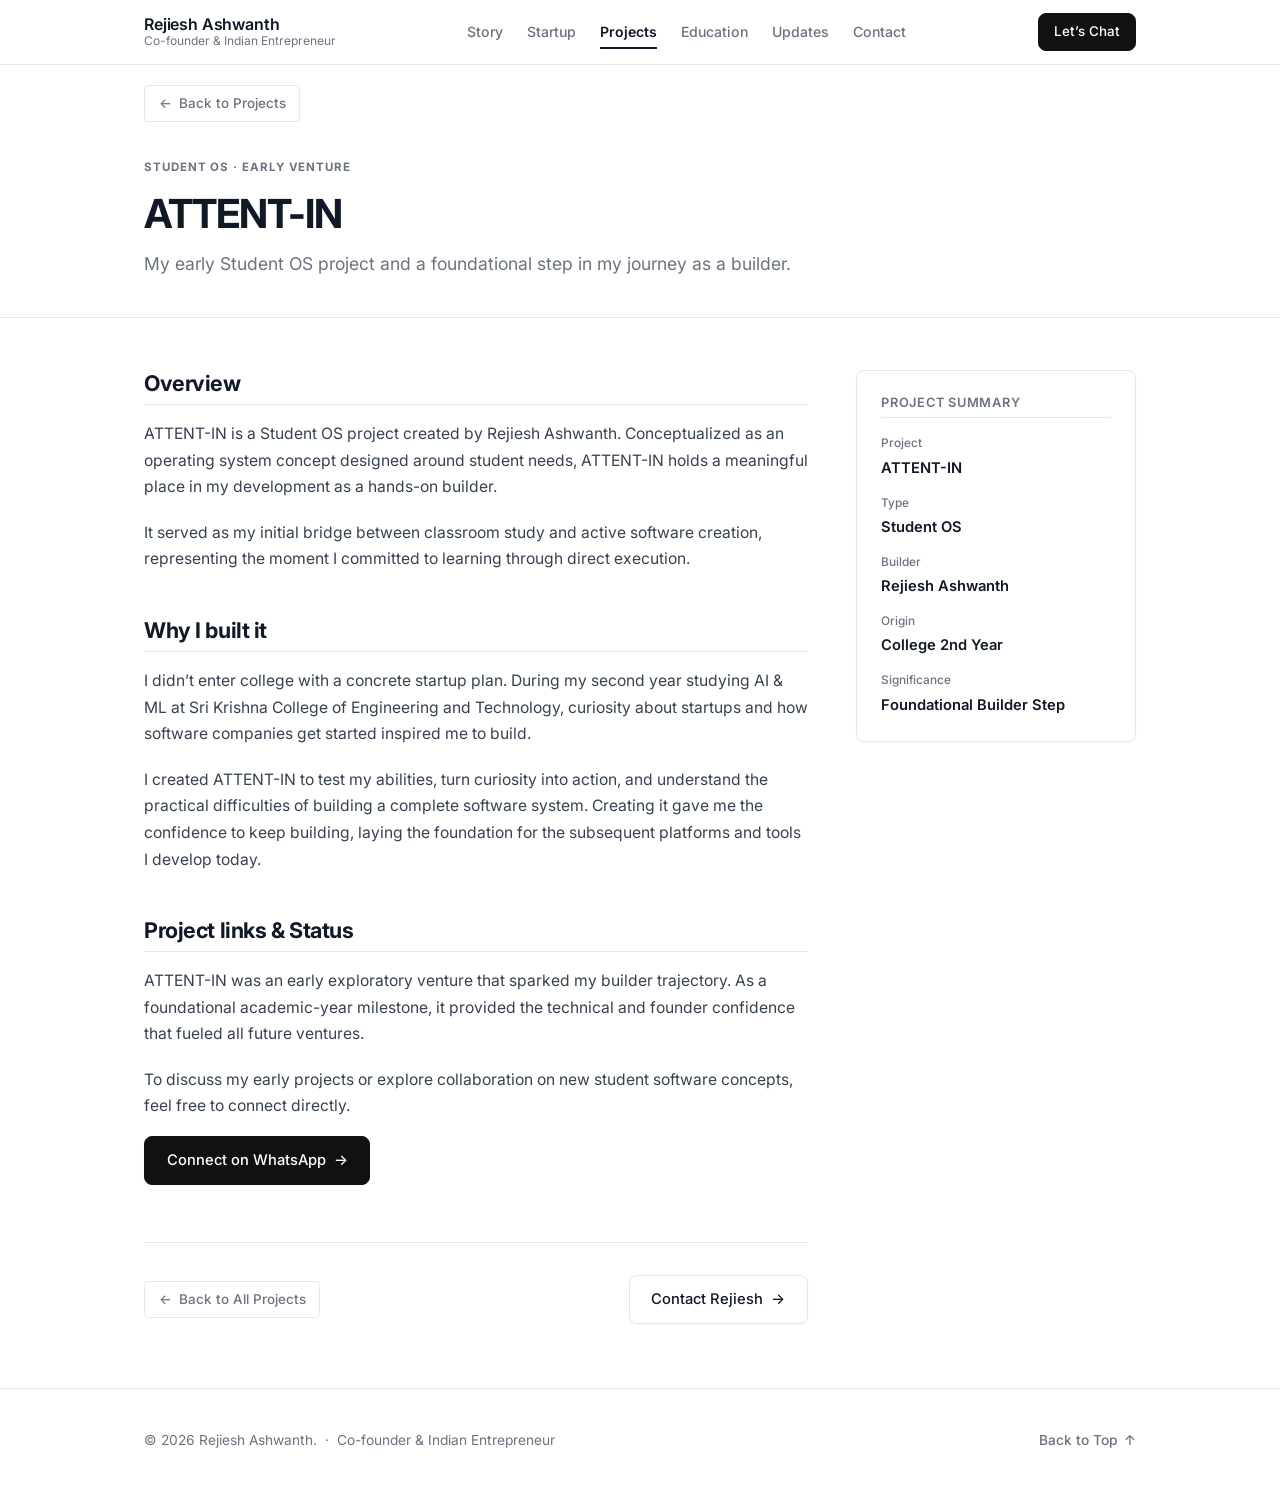
==== commit d05d4a6a: "Redesign Projects page to editorial layout, remove Live badges, fix mobile hero portrait, and update" ====
--- a/project-attent-in.html
+++ b/project-attent-in.html
@@ -35,7 +35,7 @@
     <div class="nav-container">
       <a href="index.html" class="nav-brand" aria-label="Rejiesh Ashwanth Home">
         <span class="brand-name">Rejiesh Ashwanth</span>
-        <span class="brand-role">Co-founder &amp; CEO, ADYK Multi Venture Company</span>
+        <span class="brand-role">Co-founder &amp; Indian Entrepreneur</span>
       </a>
 
       <nav class="nav-menu" aria-label="Main Navigation">
@@ -215,7 +215,7 @@
       <div class="footer-left">
         <span>© <span id="current-year">2026</span> Rejiesh Ashwanth.</span>
         <span aria-hidden="true">·</span>
-        <span>Co-founder &amp; CEO, ADYK Multi Venture Company</span>
+        <span>Co-founder &amp; Indian Entrepreneur</span>
       </div>
       <div class="footer-right">
         <a href="#site-header" class="back-to-top-btn" aria-label="Scroll back to top">
--- a/css/style.css
+++ b/css/style.css
@@ -271,6 +271,7 @@
   display: flex;
   flex-direction: column;
   justify-content: center;
+  min-width: 0;
 }
 
 .brand-name {
@@ -279,6 +280,7 @@
   color: var(--text-heading);
   letter-spacing: -0.01em;
   line-height: 1.2;
+  white-space: nowrap;
 }
 
 .brand-role {
@@ -286,6 +288,9 @@
   color: var(--text-muted);
   font-weight: 400;
   line-height: 1.2;
+  white-space: nowrap;
+  overflow: hidden;
+  text-overflow: ellipsis;
 }
 
 /* Desktop Menu Links */
@@ -328,6 +333,7 @@
   display: flex;
   align-items: center;
   gap: 0.75rem;
+  flex-shrink: 0;
 }
 
 .btn-nav-chat {
@@ -497,7 +503,7 @@
 
 .hero-photo-frame {
   width: 100%;
-  max-width: 420px;
+  max-width: 320px;
   margin-left: auto;
   border-radius: var(--radius-md);
   border: 1px solid var(--border-light);
@@ -508,9 +514,10 @@
 
 .hero-photo-img {
   width: 100%;
-  height: 440px;
+  aspect-ratio: 3 / 4;
+  height: auto;
   object-fit: cover;
-  object-position: center top;
+  object-position: center 15%;
   display: block;
 }
 
@@ -777,7 +784,7 @@
    -------------------------------------------------------------------------- */
 .products-grid {
   display: grid;
-  grid-template-columns: repeat(3, 1fr);
+  grid-template-columns: repeat(2, 1fr);
   gap: 1.5rem;
 }
 
@@ -785,119 +792,131 @@
   display: flex;
   flex-direction: column;
   justify-content: space-between;
-  padding: 1.75rem;
+  padding: 1.6rem 1.75rem;
   background-color: #ffffff;
   border: 1px solid var(--border-light);
   border-radius: var(--radius-md);
   box-shadow: var(--shadow-sm);
-  transition: border-color var(--transition-fast), box-shadow var(--transition-fast);
+  transition: border-color var(--transition-fast), box-shadow var(--transition-fast), transform var(--transition-fast);
+  height: 100%;
 }
 
 .product-card:hover {
   border-color: var(--border-medium);
-  box-shadow: var(--shadow-hover);
+  box-shadow: var(--shadow-md);
+  transform: translateY(-2px);
 }
 
 .product-card-top {
-  margin-bottom: 1.5rem;
+  display: flex;
+  flex-direction: column;
+  flex-grow: 1;
+  margin-bottom: 1.25rem;
 }
 
 .product-category-row {
   display: flex;
   align-items: center;
   justify-content: space-between;
+  gap: 0.75rem;
   margin-bottom: 0.85rem;
 }
 
 .product-category {
-  font-size: 0.75rem;
+  font-size: 0.72rem;
+  font-weight: 700;
+  text-transform: uppercase;
+  letter-spacing: 0.08em;
+  color: var(--text-muted);
+}
+
+.product-status-tag {
+  display: inline-flex;
+  align-items: center;
+  font-size: 0.72rem;
   font-weight: 600;
-  text-transform: uppercase;
-  letter-spacing: 0.06em;
-  color: var(--text-muted);
-}
-
-.product-status-tag {
-  font-size: 0.74rem;
-  padding: 0.2rem 0.55rem;
-  background-color: var(--bg-muted);
+  letter-spacing: 0.03em;
+  padding: 0.2rem 0.6rem;
+  border-radius: var(--radius-full);
+  background-color: var(--bg-subtle);
   border: 1px solid var(--border-light);
-  border-radius: var(--radius-sm);
-  color: var(--text-heading);
-  font-weight: 500;
+  color: var(--text-muted);
+  white-space: nowrap;
 }
 
 .product-status-tag.status-live {
-  background-color: var(--text-heading);
+  background-color: #0f1419;
+  border-color: #0f1419;
   color: #ffffff;
-  border-color: var(--text-heading);
-  font-weight: 600;
-  letter-spacing: 0.02em;
 }
 
 .product-name {
-  font-size: 1.35rem;
+  font-size: 1.25rem;
   font-weight: 700;
   color: var(--text-heading);
-  margin-bottom: 0.75rem;
+  letter-spacing: -0.015em;
+  line-height: 1.3;
+  margin-bottom: 0.65rem;
 }
 
 .product-description {
-  font-size: 0.94rem;
+  font-size: 0.92rem;
   color: var(--text-body);
   line-height: 1.6;
+  margin-bottom: 0;
 }
 
 .product-footer {
-  padding-top: 1.25rem;
+  margin-top: auto;
+  padding-top: 1.15rem;
   border-top: 1px solid var(--border-light);
 }
 
-.product-notice-label {
-  font-size: 0.82rem;
-  color: var(--text-muted);
-  font-weight: 500;
+.product-links-group {
+  display: flex;
+  flex-wrap: wrap;
+  align-items: center;
+  gap: 0.6rem;
+}
+
+/* Polished Overview button with high contrast and consistent size */
+.btn-product-overview {
   display: inline-flex;
   align-items: center;
-  gap: 0.35rem;
-}
-
-.product-links-group {
-  display: flex;
-  flex-wrap: wrap;
-  align-items: center;
-  gap: 0.65rem;
-}
-
-.btn-product-live {
-  display: inline-flex;
-  align-items: center;
-  gap: 0.35rem;
-  padding: 0.48rem 0.9rem;
-  font-size: 0.82rem;
-  font-weight: 500;
-  background-color: var(--btn-primary-bg);
-  color: var(--btn-primary-text);
+  justify-content: center;
+  gap: 0.45rem;
+  min-height: 38px;
+  padding: 0.52rem 1.15rem;
+  font-size: 0.84rem;
+  font-weight: 600;
+  background-color: #0f1419;
+  color: #ffffff;
   border-radius: var(--radius-sm);
-  border: 1px solid var(--btn-primary-bg);
+  border: 1px solid #0f1419;
   box-shadow: var(--shadow-sm);
   transition: background-color var(--transition-fast), transform var(--transition-fast);
-}
-
-.btn-product-live:hover {
-  background-color: var(--btn-primary-hover);
-  color: var(--btn-primary-text);
-}
-
-.btn-product-live:active {
+  white-space: nowrap;
+}
+
+.btn-product-overview:hover {
+  background-color: #272f37;
+  color: #ffffff;
+  transform: translateY(-1px);
+}
+
+.btn-product-overview:active {
   transform: translateY(1px);
 }
 
+/* Secondary external links (Visit, GitHub) */
+.btn-product-live,
 .btn-product-github {
   display: inline-flex;
   align-items: center;
-  gap: 0.35rem;
-  padding: 0.48rem 0.9rem;
+  justify-content: center;
+  gap: 0.4rem;
+  min-height: 38px;
+  padding: 0.52rem 0.95rem;
   font-size: 0.82rem;
   font-weight: 500;
   background-color: #ffffff;
@@ -906,41 +925,199 @@
   border: 1px solid var(--border-medium);
   box-shadow: var(--shadow-sm);
   transition: background-color var(--transition-fast), border-color var(--transition-fast), transform var(--transition-fast);
-}
-
+  white-space: nowrap;
+}
+
+.btn-product-live:hover,
 .btn-product-github:hover {
-  background-color: var(--bg-muted);
+  background-color: var(--bg-subtle);
   border-color: var(--text-heading);
   color: var(--text-heading);
-}
-
+  transform: translateY(-1px);
+}
+
+.btn-product-live:active,
 .btn-product-github:active {
   transform: translateY(1px);
 }
 
-.btn-product-overview {
+/* --------------------------------------------------------------------------
+   9B. EDITORIAL PORTFOLIO PRESENTATION (projects.html)
+   Refined, architectural presentation with index numbers, narrative layout,
+   high-contrast Overview buttons, and clean typographic hierarchy.
+   -------------------------------------------------------------------------- */
+.container-editorial {
+  max-width: 980px;
+}
+
+.portfolio-editorial-section {
+  padding-top: 1.25rem;
+  padding-bottom: 4.5rem;
+}
+
+.portfolio-editorial-header {
+  margin-bottom: 2.75rem;
+  padding-bottom: 1.75rem;
+  border-bottom: 2px solid var(--text-heading);
+}
+
+.portfolio-editorial-title {
+  font-size: clamp(2rem, 5vw, 2.75rem);
+  font-weight: 700;
+  color: var(--text-heading);
+  letter-spacing: -0.03em;
+  line-height: 1.15;
+  margin-top: 0.35rem;
+  margin-bottom: 0.85rem;
+}
+
+.portfolio-editorial-lead {
+  font-size: clamp(1rem, 2.2vw, 1.12rem);
+  color: var(--text-body);
+  line-height: 1.65;
+  max-width: 780px;
+  margin: 0;
+}
+
+.portfolio-editorial-list {
+  display: flex;
+  flex-direction: column;
+}
+
+.editorial-project-row {
+  display: grid;
+  grid-template-columns: 220px 1fr;
+  gap: 2.5rem;
+  padding: 2.75rem 0;
+  border-bottom: 1px solid var(--border-light);
+  transition: background-color var(--transition-fast);
+}
+
+.editorial-project-row:hover {
+  background-color: rgba(0, 0, 0, 0.012);
+}
+
+.editorial-row-meta {
+  display: flex;
+  flex-direction: column;
+  gap: 0.65rem;
+  padding-top: 0.2rem;
+}
+
+.editorial-index {
+  font-family: var(--font-mono, 'Courier New', monospace);
+  font-size: 1.15rem;
+  font-weight: 700;
+  color: var(--text-muted);
+  letter-spacing: 0.04em;
+}
+
+.editorial-category {
+  font-size: 0.75rem;
+  font-weight: 700;
+  text-transform: uppercase;
+  letter-spacing: 0.08em;
+  color: var(--text-muted);
+  line-height: 1.4;
+}
+
+.editorial-row-content {
+  display: flex;
+  flex-direction: column;
+}
+
+.editorial-title {
+  font-size: clamp(1.25rem, 2.8vw, 1.55rem);
+  font-weight: 700;
+  color: var(--text-heading);
+  letter-spacing: -0.02em;
+  line-height: 1.3;
+  margin-bottom: 0.75rem;
+}
+
+.editorial-desc {
+  font-size: 0.96rem;
+  color: var(--text-body);
+  line-height: 1.65;
+  margin-bottom: 1.35rem;
+  max-width: 680px;
+}
+
+.editorial-actions {
+  display: flex;
+  flex-wrap: wrap;
+  align-items: center;
+  gap: 0.75rem;
+}
+
+/* High-contrast Overview button */
+.btn-editorial-overview {
   display: inline-flex;
   align-items: center;
-  gap: 0.35rem;
-  padding: 0.48rem 0.9rem;
-  font-size: 0.82rem;
+  justify-content: center;
+  gap: 0.5rem;
+  min-height: 40px;
+  padding: 0.55rem 1.25rem;
+  font-size: 0.86rem;
   font-weight: 600;
-  background-color: var(--btn-primary-bg);
-  color: var(--btn-primary-text);
+  background-color: #0f1419;
+  color: #ffffff;
   border-radius: var(--radius-sm);
-  border: 1px solid var(--btn-primary-bg);
+  border: 1px solid #0f1419;
   box-shadow: var(--shadow-sm);
   transition: background-color var(--transition-fast), transform var(--transition-fast);
-}
-
-.btn-product-overview:hover {
-  background-color: var(--btn-primary-hover);
-  color: var(--btn-primary-text);
+  text-decoration: none;
+  white-space: nowrap;
+}
+
+.btn-editorial-overview:hover {
+  background-color: #272f37;
+  color: #ffffff;
   transform: translateY(-1px);
 }
 
-.btn-product-overview:active {
+.btn-editorial-overview:active {
   transform: translateY(1px);
+}
+
+/* Secondary links (Visit, GitHub) */
+.btn-editorial-link {
+  display: inline-flex;
+  align-items: center;
+  justify-content: center;
+  gap: 0.45rem;
+  min-height: 40px;
+  padding: 0.55rem 1.05rem;
+  font-size: 0.84rem;
+  font-weight: 500;
+  background-color: #ffffff;
+  color: var(--text-heading);
+  border-radius: var(--radius-sm);
+  border: 1px solid var(--border-medium);
+  box-shadow: var(--shadow-sm);
+  transition: background-color var(--transition-fast), border-color var(--transition-fast), transform var(--transition-fast);
+  text-decoration: none;
+  white-space: nowrap;
+}
+
+.btn-editorial-link:hover {
+  background-color: var(--bg-subtle);
+  border-color: var(--text-heading);
+  color: var(--text-heading);
+  transform: translateY(-1px);
+}
+
+.btn-editorial-link:active {
+  transform: translateY(1px);
+}
+
+.portfolio-editorial-cta {
+  background-color: var(--bg-subtle);
+  border: 1px solid var(--border-light);
+  border-radius: var(--radius-md);
+  padding: 2.25rem 2rem;
+  text-align: center;
+  margin-top: 3.5rem;
 }
 
 /* --------------------------------------------------------------------------
@@ -1294,8 +1471,8 @@
 
 /* Dedicated Projects Page */
 .projects-back-bar {
-  padding-top: 1.5rem;
-  padding-bottom: 0.5rem;
+  padding-top: 1.25rem;
+  padding-bottom: 0.25rem;
 }
 
 .btn-back-home {
@@ -1318,72 +1495,50 @@
   background-color: var(--bg-muted);
 }
 
-.projects-page-hero {
-  padding-top: 1.5rem;
-  padding-bottom: 2.5rem;
-}
-
-.projects-group-section {
-  margin-bottom: 4rem;
-}
-
-.projects-group-section:last-of-type {
-  margin-bottom: 2.5rem;
-}
-
-.projects-group-header {
+.projects-page-section {
+  padding-top: 0.85rem;
+  padding-bottom: 3.5rem;
+}
+
+.projects-intro-block {
   margin-bottom: 1.75rem;
-  border-bottom: 1px solid var(--border-light);
-  padding-bottom: 1rem;
-}
-
-.projects-group-kicker {
-  font-size: 0.76rem;
-  font-weight: 600;
-  text-transform: uppercase;
-  letter-spacing: 0.08em;
-  color: var(--text-muted);
-  display: block;
-  margin-bottom: 0.35rem;
-}
-
-.projects-group-title {
-  font-size: 1.5rem;
+  max-width: 780px;
+}
+
+.projects-page-title {
+  font-size: clamp(1.85rem, 4.5vw, 2.35rem);
   font-weight: 700;
   color: var(--text-heading);
-  margin-bottom: 0.4rem;
-}
-
-.projects-group-desc {
-  font-size: 0.94rem;
-  color: var(--text-body);
-  max-width: 680px;
+  letter-spacing: -0.025em;
+  line-height: 1.2;
+  margin-top: 0.35rem;
+  margin-bottom: 0.65rem;
+}
+
+.projects-page-intro {
+  font-size: clamp(0.95rem, 2.2vw, 1.05rem);
+  color: var(--text-muted);
   line-height: 1.6;
-}
-
-.products-grid-2col {
-  display: grid;
-  grid-template-columns: repeat(2, 1fr);
-  gap: 1.5rem;
+  margin: 0;
 }
 
 .projects-cta-box {
   background-color: var(--bg-subtle);
   border: 1px solid var(--border-light);
   border-radius: var(--radius-md);
-  padding: 2.5rem 2rem;
+  padding: 2.25rem 2rem;
   text-align: center;
-  margin-top: 3.5rem;
-}
-
-.projects-cta-box h3 {
+  margin-top: 2.75rem;
+}
+
+.projects-cta-heading {
   font-size: 1.25rem;
-  font-weight: 600;
-  margin-bottom: 0.6rem;
-  color: var(--text-heading);
-}
-
-.projects-cta-box p {
+  font-weight: 700;
+  color: var(--text-heading);
+  margin-bottom: 0.5rem;
+}
+
+.projects-cta-text {
   font-size: 0.92rem;
   color: var(--text-muted);
   max-width: 580px;
@@ -2199,12 +2354,14 @@
   }
 
   .hero-photo-frame {
-    max-width: 100%;
-    margin-left: 0;
+    max-width: 280px;
+    margin: 0 auto;
   }
 
   .hero-photo-img {
-    height: 340px;
+    aspect-ratio: 3 / 4;
+    height: auto;
+    object-position: center 15%;
   }
 
   .story-grid {
@@ -2393,14 +2550,51 @@
     min-height: 40px;
   }
 
+  .hero-photo-frame {
+    max-width: 280px;
+    margin: 0 auto;
+  }
+
   .hero-photo-img {
-    height: 280px;
-    object-position: center 20%;
+    aspect-ratio: 3 / 4;
+    height: auto;
+    object-position: center 15%;
   }
 
   .hero-photo-caption {
     padding: 0.5rem 0.75rem;
     font-size: 0.74rem;
+  }
+
+  /* Editorial Portfolio Responsive */
+  .editorial-project-row {
+    grid-template-columns: 1fr;
+    gap: 0.85rem;
+    padding: 2rem 0;
+  }
+
+  .editorial-row-meta {
+    flex-direction: row;
+    align-items: baseline;
+    gap: 0.85rem;
+    padding-top: 0;
+  }
+
+  .editorial-index {
+    font-size: 1rem;
+  }
+
+  .portfolio-editorial-header {
+    margin-bottom: 1.75rem;
+    padding-bottom: 1.25rem;
+  }
+
+  .portfolio-editorial-title {
+    font-size: 1.75rem;
+  }
+
+  .portfolio-editorial-lead {
+    font-size: 0.95rem;
   }
 
   /* Founder Story */
@@ -2652,6 +2846,33 @@
     justify-content: center;
   }
 
+  .projects-page-section {
+    padding-top: 0.5rem;
+    padding-bottom: 2.5rem;
+  }
+
+  .projects-intro-block {
+    margin-bottom: 1.25rem;
+  }
+
+  .projects-page-title {
+    font-size: 1.6rem;
+    margin-bottom: 0.45rem;
+  }
+
+  .projects-page-intro {
+    font-size: 0.88rem;
+    line-height: 1.5;
+  }
+
+  .btn-product-overview,
+  .btn-product-live,
+  .btn-product-github {
+    min-height: 38px;
+    font-size: 0.8rem;
+    padding: 0.48rem 0.85rem;
+  }
+
   .projects-group-section {
     margin-bottom: 2.5rem;
   }
@@ -2945,8 +3166,41 @@
     font-size: 0.85rem;
   }
 
+  .hero-photo-frame {
+    max-width: 260px;
+    margin: 0 auto;
+  }
+
   .hero-photo-img {
-    height: clamp(180px, 48vw, 240px);
+    aspect-ratio: 3 / 4;
+    height: auto;
+    object-position: center 15%;
+  }
+
+  /* Editorial Portfolio Responsive */
+  .portfolio-editorial-section {
+    padding-top: 0.5rem;
+    padding-bottom: 2.5rem;
+  }
+
+  .portfolio-editorial-title {
+    font-size: 1.5rem;
+  }
+
+  .editorial-title {
+    font-size: 1.2rem;
+  }
+
+  .editorial-desc {
+    font-size: 0.9rem;
+    margin-bottom: 1rem;
+  }
+
+  .btn-editorial-overview,
+  .btn-editorial-link {
+    min-height: 38px;
+    font-size: 0.82rem;
+    padding: 0.5rem 0.95rem;
   }
 
   .story-photo-img {
@@ -2992,11 +3246,13 @@
     gap: 0.45rem;
   }
 
-  .btn-product-live, .btn-product-github {
+  .btn-product-overview,
+  .btn-product-live,
+  .btn-product-github {
     width: 100%;
     justify-content: center;
-    padding: 0.45rem 0.75rem;
-    font-size: 0.78rem;
+    padding: 0.5rem 0.75rem;
+    font-size: 0.8rem;
     box-sizing: border-box;
   }
 
@@ -3021,9 +3277,17 @@
     width: 100%;
   }
 
-  .projects-page-hero {
-    padding-top: 1rem;
-    padding-bottom: 1.75rem;
+  .projects-page-section {
+    padding-top: 0.5rem;
+    padding-bottom: 2rem;
+  }
+
+  .projects-intro-block {
+    margin-bottom: 1rem;
+  }
+
+  .projects-page-title {
+    font-size: 1.45rem;
   }
 
   .project-detail-hero {
@@ -3212,10 +3476,26 @@
 
   .brand-name {
     font-size: 0.88rem;
+    white-space: nowrap;
   }
 
   .brand-role {
     font-size: 0.66rem;
+    white-space: nowrap;
+    overflow: hidden;
+    text-overflow: ellipsis;
+    max-width: 150px;
+  }
+
+  .hero-photo-frame {
+    max-width: 230px;
+    margin: 0 auto;
+  }
+
+  .hero-photo-img {
+    aspect-ratio: 3 / 4;
+    height: auto;
+    object-position: center 15%;
   }
 
   .btn-nav-chat {
